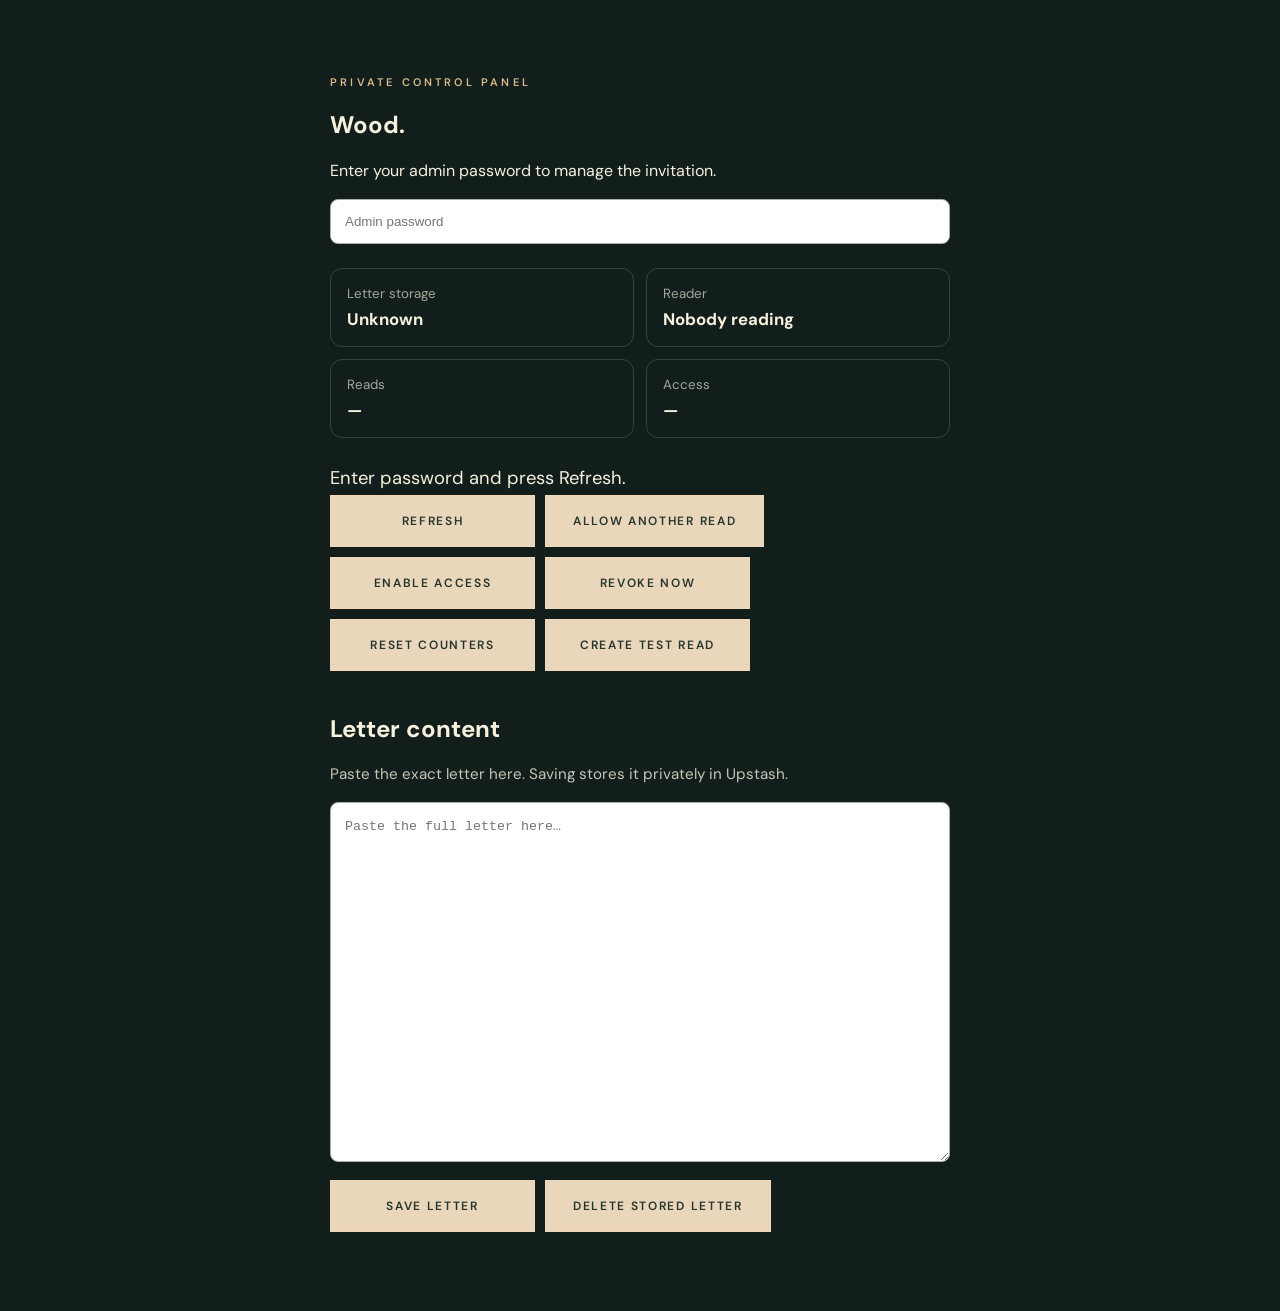
==== admin/index.html @ bd3e00a0 "Add Create test read control to admin dashboard" ====
<!doctype html><html><head><meta charset="utf-8"><meta name="viewport" content="width=device-width,initial-scale=1"><meta name="robots" content="noindex,nofollow,noarchive"><title>Wood · Control</title><link rel="stylesheet" href="/style.css"><style>body{margin:0}.grain,.glow{pointer-events:none}main{width:min(620px,calc(100% - 40px));max-width:620px;margin:0 auto;padding:0}.panel{padding:64px 0}.controls{display:flex;gap:10px;flex-wrap:wrap}.controls button{width:auto}.stat{font-size:1.15rem;line-height:1.8}.admin-input{position:relative;z-index:10;display:block;width:100%;box-sizing:border-box;padding:14px;margin:18px 0;border-radius:8px;border:1px solid #aaa;background:#fff;color:#111;pointer-events:auto;-webkit-user-select:text;user-select:text}textarea.admin-input{min-height:360px;resize:vertical;line-height:1.5}.letter-box{margin-top:42px}.meta{opacity:.8;font-size:.95rem}.overview{display:grid;grid-template-columns:repeat(2,minmax(0,1fr));gap:12px;margin:24px 0}.card{border:1px solid rgba(255,255,255,.16);border-radius:12px;padding:16px}.card small{display:block;opacity:.65;margin-bottom:6px}.card strong{font-size:1.05rem}@media(max-width:520px){.overview{grid-template-columns:1fr}}</style></head><body><main><section class="panel"><p class="eyebrow">private control panel</p><h1>Wood.</h1><p>Enter your admin password to manage the invitation.</p><input id="pw" class="admin-input" type="password" autocomplete="current-password" placeholder="Admin password"><div class="overview"><div class="card"><small>Letter storage</small><strong id="stored">Unknown</strong></div><div class="card"><small>Reader</small><strong id="reader">Nobody reading</strong></div><div class="card"><small>Reads</small><strong id="reads">—</strong></div><div class="card"><small>Access</small><strong id="access">—</strong></div></div><div id="status" class="stat">Enter password and press Refresh.</div><div class="controls"><button data-a="status">Refresh</button><button data-a="allow">Allow another read</button><button data-a="enable">Enable access</button><button data-a="revoke">Revoke now</button><button data-a="reset">Reset counters</button><button id="testRead">Create test read</button></div><div class="letter-box"><h2>Letter content</h2><p class="meta">Paste the exact letter here. Saving stores it privately in Upstash.</p><textarea id="letter" class="admin-input" placeholder="Paste the full letter here…"></textarea><div class="controls"><button id="saveLetter">Save letter</button><button id="deleteLetter">Delete stored letter</button></div><p id="letterMeta" class="meta"></p></div></section></main><script>const pw=document.querySelector('#pw'),box=document.querySelector('#status'),letter=document.querySelector('#letter'),letterMeta=document.querySelector('#letterMeta'),stored=document.querySelector('#stored'),reader=document.querySelector('#reader'),reads=document.querySelector('#reads'),access=document.querySelector('#access');async function go(action){box.textContent='Working…';const r=await fetch('/.netlify/functions/admin',{method:'POST',headers:{'Content-Type':'application/json'},cache:'no-store',credentials:'same-origin',body:JSON.stringify({action,password:pw.value||undefined})});const d=await r.json();if(!r.ok){box.textContent='Access denied or service unavailable.';return}pw.value='';pw.placeholder='Admin session active';const active=d.active&&Date.now()<d.active.expiresAt;stored.textContent=d.letterStored?'Stored · '+d.letterCharacters+' chars':'Not stored';reader.textContent=active?(d.active.ip||'IP unavailable'):'Nobody reading';reads.textContent=d.usedReads+' / '+d.allowedReads;access.textContent=d.revoked?'Revoked':active?'Active now':'Ready';letterMeta.textContent=d.letterStored?'Letter stored · '+d.letterCharacters+' characters':'No letter stored yet';box.innerHTML=active?'Reading started: '+new Date(d.active.startedAt).toLocaleString():'No active reading session.'+(active?'<br>Current reader IP: '+(d.active.ip||'unknown')+'<br>Current window ends: '+new Date(d.active.expiresAt).toLocaleString():'')+(d.lastReader?'<br>Last reader IP: '+d.lastReader.ip:'')+(d.blockedAttempts?'<br>Blocked competing attempts: '+d.blockedAttempts+(d.lastBlocked?' · last IP '+d.lastBlocked.ip:''):'')}document.querySelector('#testRead').addEventListener('click',async()=>{box.textContent='Creating test…';const r=await fetch('/.netlify/functions/admin',{method:'POST',credentials:'same-origin',headers:{'Content-Type':'application/json'},body:JSON.stringify({action:'testStart',password:pw.value||undefined})});const d=await r.json();if(r.ok){window.open(d.testUrl,'_blank','noopener');box.textContent='Test invitation created. It expires in 1 hour.'}else box.textContent='Could not create test.'});document.querySelectorAll('[data-a]').forEach(b=>b.addEventListener('click',()=>go(b.dataset.a)));document.querySelector('#deleteLetter').addEventListener('click',async()=>{if(!confirm('Permanently delete the stored letter from Upstash? The private invitation will stop working until a new letter is saved.'))return;if(!confirm('Are you sure? This cannot be undone from the dashboard.'))return;letterMeta.textContent='Deleting…';const r=await fetch('/.netlify/functions/admin',{method:'POST',headers:{'Content-Type':'application/json'},cache:'no-store',credentials:'same-origin',body:JSON.stringify({action:'deleteLetter',password:pw.value||undefined})});if(r.ok){letter.value='';letterMeta.textContent='No letter stored.'}else letterMeta.textContent='Could not delete letter.'});document.querySelector('#saveLetter').addEventListener('click',async()=>{if(!confirm('Save this letter to the private datastore?'))return;letterMeta.textContent='Saving…';const r=await fetch('/.netlify/functions/admin',{method:'POST',headers:{'Content-Type':'application/json'},cache:'no-store',credentials:'same-origin',body:JSON.stringify({action:'saveLetter',password:pw.value||undefined,letter:letter.value})});const d=await r.json();letterMeta.textContent=r.ok?'Letter stored · '+d.letterCharacters+' characters':'Could not save letter.'});pw.addEventListener('keydown',e=>{if(e.key==='Enter')go('status')});</script></body></html>
---- style.css ----
@import url('https://fonts.googleapis.com/css2?family=DM+Sans:wght@400;500;600;700&family=DM+Serif+Display:ital@0;1&display=swap');:root{color-scheme:dark;--cream:#f7f0dd;--muted:#c5c4b2;--gold:#d9b987}*{box-sizing:border-box}html{scroll-behavior:smooth}body{margin:0;background:#111e1c;color:var(--cream);font-family:'DM Sans',sans-serif;min-height:100vh}.grain{position:fixed;inset:0;z-index:10;pointer-events:none;opacity:.12;background-image:url("data:image/svg+xml,%3Csvg viewBox='0 0 180 180' xmlns='http://www.w3.org/2000/svg'%3E%3Cfilter id='n'%3E%3CfeTurbulence type='fractalNoise' baseFrequency='.8' numOctaves='3' stitchTiles='stitch'/%3E%3C/filter%3E%3Crect width='100%25' height='100%25' filter='url(%23n)' opacity='.25'/%3E%3C/svg%3E")}.glow{position:fixed;inset:0;pointer-events:none;background:radial-gradient(ellipse at 50% 13%,#315147 0%,transparent 52%),radial-gradient(ellipse at 15% 90%,#28362f 0%,transparent 53%)}main{position:relative;z-index:1}.entry,.ended{min-height:100svh;max-width:680px;margin:auto;padding:clamp(36px,7vh,80px) 25px 55px;text-align:center;display:flex;align-items:center;justify-content:center;flex-direction:column}.eyebrow{font-size:11px;letter-spacing:.29em;text-transform:uppercase;color:var(--gold);font-weight:600}.entry h1,.ended h2{font:normal clamp(43px,7vw,73px)/1.08 'DM Serif Display',Georgia,serif;letter-spacing:-.025em;margin:20px 0}.entry h1 em,.ended h2 em{font-weight:400;color:#dfcaa9}.intro{max-width:370px;line-height:1.85;color:#e0dece;font-size:15px;margin:8px auto 30px}.flower{position:relative;width:110px;height:120px;margin:5px auto 18px;filter:drop-shadow(0 12px 26px #080e0c55);animation:float 7s ease-in-out infinite}.flower i{position:absolute;left:41px;top:10px;width:30px;height:70px;border-radius:80% 15% 75% 20%;transform-origin:50% 78%;background:linear-gradient(130deg,#f1d2bf,#b97d78 75%,#805c61);box-shadow:inset 1px 1px 5px #fff4}.flower i:nth-child(1){transform:rotate(-50deg)}.flower i:nth-child(2){transform:rotate(20deg)}.flower i:nth-child(3){transform:rotate(90deg)}.flower i:nth-child(4){transform:rotate(160deg)}.flower em{position:absolute;left:51px;top:51px;background:#e9c79a;width:13px;height:13px;border-radius:50%;box-shadow:0 0 9px #f4d29f70}.notice{text-align:left;display:flex;gap:17px;border:1px solid #bca17d51;background:#f2e3c90b;padding:23px;border-radius:4px;max-width:505px;margin:8px auto 28px}.notice-icon{font-size:25px;color:var(--gold)}.notice strong{font:normal 24px 'DM Serif Display',serif}.notice p{font-size:14px;line-height:1.75;color:#ded8c9;margin:10px 0}.notice small{display:block;font-size:11px;color:#9ea89f;line-height:1.6}button{border:1px solid #efd7b8;background:#ead7bb;color:#24352d;padding:17px 27px;min-width:205px;font:600 12px 'DM Sans';text-transform:uppercase;letter-spacing:.14em;cursor:pointer;transition:transform .2s,background .2s}button:hover{background:#fff0d8;transform:translateY(-2px)}button span{margin-left:15px}.micro{font-size:11px;color:#a7b4a8;margin-top:19px}.reading{max-width:100%;padding:0 24px}.reading header{max-width:800px;margin:auto;display:flex;justify-content:space-between;align-items:center;border-bottom:1px solid #ddceb32a;padding:22px 0;color:#b5bcae;letter-spacing:.13em;text-transform:uppercase;font-size:10px}.clock{font-variant-numeric:tabular-nums;letter-spacing:.05em;color:#dec69e}.clock-dot{display:inline-block;background:#e0bd87;width:6px;height:6px;border-radius:50%;margin-right:7px;box-shadow:0 0 9px #f2d0a399}.hero{text-align:center;margin:85px auto 85px}.petal{font-size:43px;color:#e3b5a3;display:block;margin-bottom:27px}.hero h2{font:normal clamp(74px,13vw,128px) 'DM Serif Display',serif;letter-spacing:-.06em;margin:5px 0;color:#f2dfc9}.subtitle{font:italic 19px 'DM Serif Display',serif;color:#c5b39d}.reading article{max-width:650px;margin:auto;font:normal clamp(17px,2.4vw,20px)/2.05 Georgia,'Times New Roman',serif;color:#f0e9dc}.reading article p{margin:0 0 1.4em}.reading article p:first-child{font-style:italic;color:#edd2ba}.reading footer{text-align:center;border-top:1px solid #ddceb32a;margin:95px auto 0;max-width:650px;padding:55px 0 85px;color:#aeb7a7;font:italic 16px 'DM Serif Display',serif}.fine-flower{font-size:35px;color:#d5a78d;margin-bottom:18px}.ended h2{font-size:clamp(53px,8vw,82px)}.ended>p:not(.eyebrow){line-height:1.8;color:#c9d0c3}.ending-flower{font-size:75px;color:#d2a998;animation:float 8s ease-in-out infinite}.last{font:italic 20px 'DM Serif Display',serif;color:#e9cfb4!important;margin-top:25px}[hidden]{display:none!important}@keyframes float{50%{transform:translateY(-9px) rotate(2deg)}}@media(max-width:520px){.entry,.ended{padding:42px 22px}.notice{padding:19px}.hero{margin:60px 0}.reading{padding:0 21px}.reading article{line-height:1.93}.reading header{padding:18px 0}}@media(prefers-reduced-motion:reduce){*,*:before,*:after{animation:none!important;scroll-behavior:auto!important}}
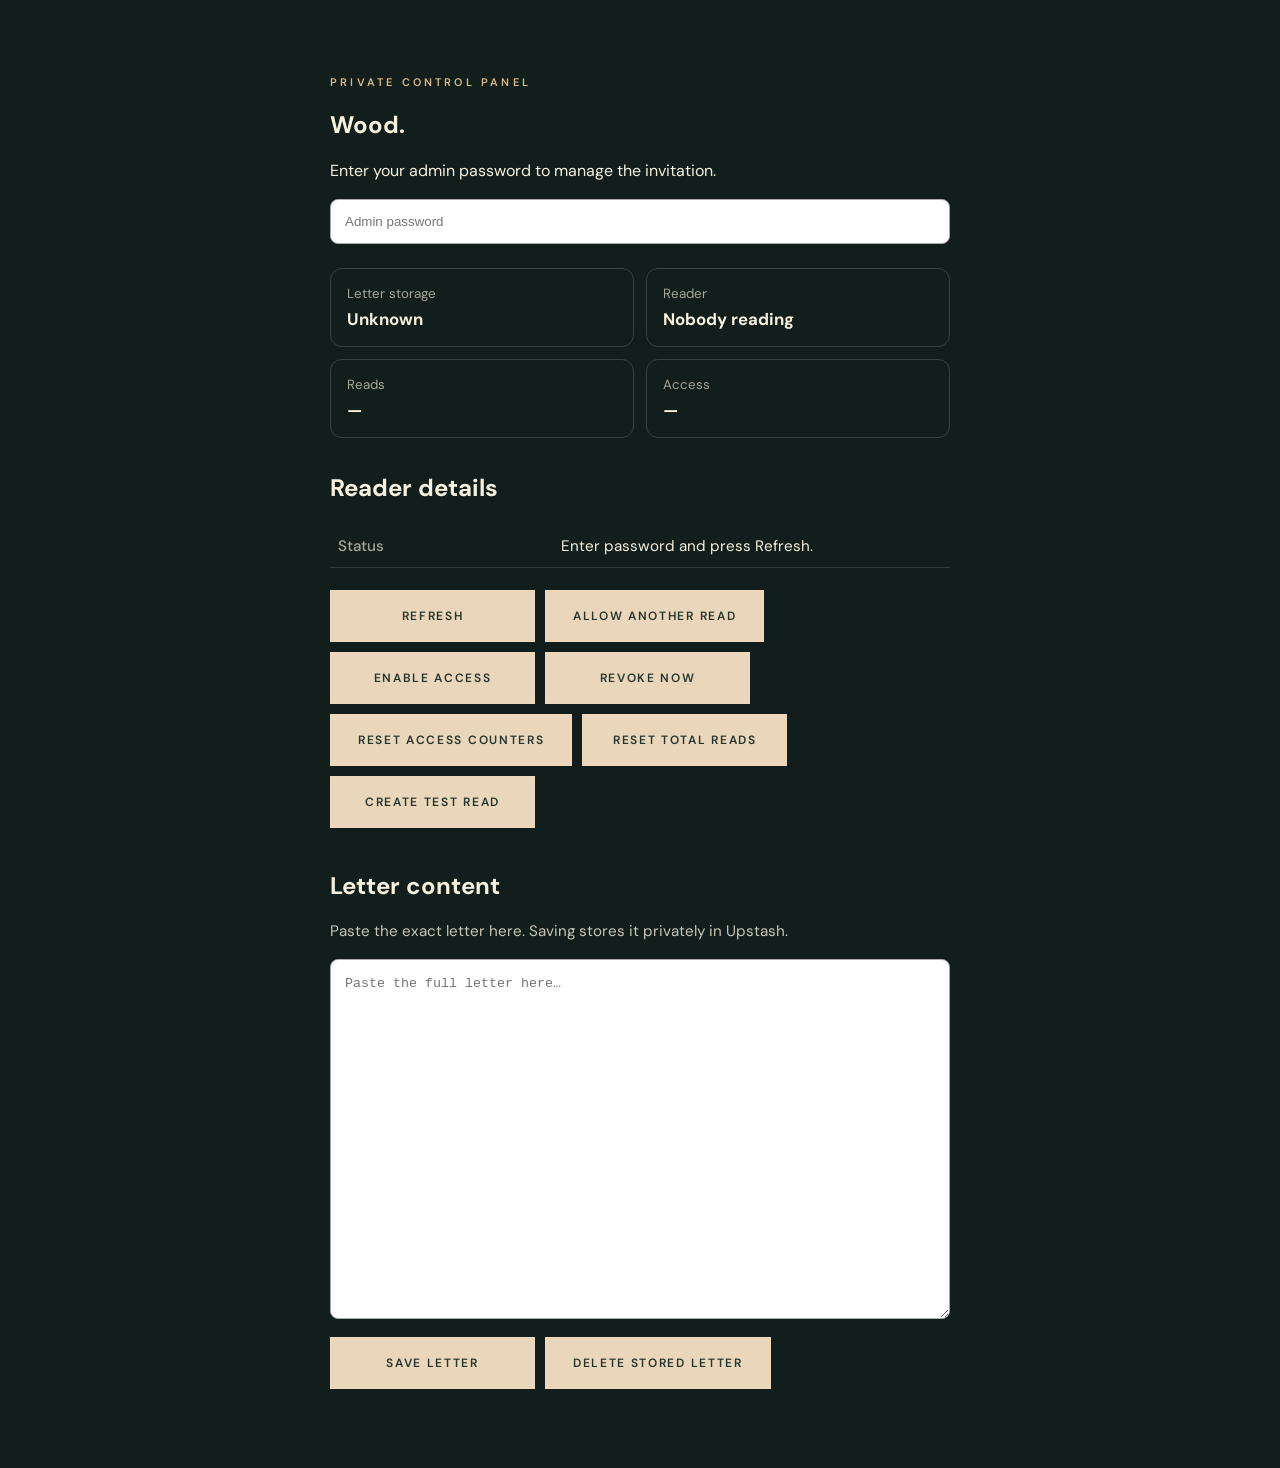
==== commit 75e5d4b3: "Add reader details table and lifetime read controls" ====
--- a/admin/index.html
+++ b/admin/index.html
@@ -1 +1 @@
-<!doctype html><html><head><meta charset="utf-8"><meta name="viewport" content="width=device-width,initial-scale=1"><meta name="robots" content="noindex,nofollow,noarchive"><title>Wood · Control</title><link rel="stylesheet" href="/style.css"><style>body{margin:0}.grain,.glow{pointer-events:none}main{width:min(620px,calc(100% - 40px));max-width:620px;margin:0 auto;padding:0}.panel{padding:64px 0}.controls{display:flex;gap:10px;flex-wrap:wrap}.controls button{width:auto}.stat{font-size:1.15rem;line-height:1.8}.admin-input{position:relative;z-index:10;display:block;width:100%;box-sizing:border-box;padding:14px;margin:18px 0;border-radius:8px;border:1px solid #aaa;background:#fff;color:#111;pointer-events:auto;-webkit-user-select:text;user-select:text}textarea.admin-input{min-height:360px;resize:vertical;line-height:1.5}.letter-box{margin-top:42px}.meta{opacity:.8;font-size:.95rem}.overview{display:grid;grid-template-columns:repeat(2,minmax(0,1fr));gap:12px;margin:24px 0}.card{border:1px solid rgba(255,255,255,.16);border-radius:12px;padding:16px}.card small{display:block;opacity:.65;margin-bottom:6px}.card strong{font-size:1.05rem}@media(max-width:520px){.overview{grid-template-columns:1fr}}</style></head><body><main><section class="panel"><p class="eyebrow">private control panel</p><h1>Wood.</h1><p>Enter your admin password to manage the invitation.</p><input id="pw" class="admin-input" type="password" autocomplete="current-password" placeholder="Admin password"><div class="overview"><div class="card"><small>Letter storage</small><strong id="stored">Unknown</strong></div><div class="card"><small>Reader</small><strong id="reader">Nobody reading</strong></div><div class="card"><small>Reads</small><strong id="reads">—</strong></div><div class="card"><small>Access</small><strong id="access">—</strong></div></div><div id="status" class="stat">Enter password and press Refresh.</div><div class="controls"><button data-a="status">Refresh</button><button data-a="allow">Allow another read</button><button data-a="enable">Enable access</button><button data-a="revoke">Revoke now</button><button data-a="reset">Reset counters</button><button id="testRead">Create test read</button></div><div class="letter-box"><h2>Letter content</h2><p class="meta">Paste the exact letter here. Saving stores it privately in Upstash.</p><textarea id="letter" class="admin-input" placeholder="Paste the full letter here…"></textarea><div class="controls"><button id="saveLetter">Save letter</button><button id="deleteLetter">Delete stored letter</button></div><p id="letterMeta" class="meta"></p></div></section></main><script>const pw=document.querySelector('#pw'),box=document.querySelector('#status'),letter=document.querySelector('#letter'),letterMeta=document.querySelector('#letterMeta'),stored=document.querySelector('#stored'),reader=document.querySelector('#reader'),reads=document.querySelector('#reads'),access=document.querySelector('#access');async function go(action){box.textContent='Working…';const r=await fetch('/.netlify/functions/admin',{method:'POST',headers:{'Content-Type':'application/json'},cache:'no-store',credentials:'same-origin',body:JSON.stringify({action,password:pw.value||undefined})});const d=await r.json();if(!r.ok){box.textContent='Access denied or service unavailable.';return}pw.value='';pw.placeholder='Admin session active';const active=d.active&&Date.now()<d.active.expiresAt;stored.textContent=d.letterStored?'Stored · '+d.letterCharacters+' chars':'Not stored';reader.textContent=active?(d.active.ip||'IP unavailable'):'Nobody reading';reads.textContent=d.usedReads+' / '+d.allowedReads;access.textContent=d.revoked?'Revoked':active?'Active now':'Ready';letterMeta.textContent=d.letterStored?'Letter stored · '+d.letterCharacters+' characters':'No letter stored yet';box.innerHTML=active?'Reading started: '+new Date(d.active.startedAt).toLocaleString():'No active reading session.'+(active?'<br>Current reader IP: '+(d.active.ip||'unknown')+'<br>Current window ends: '+new Date(d.active.expiresAt).toLocaleString():'')+(d.lastReader?'<br>Last reader IP: '+d.lastReader.ip:'')+(d.blockedAttempts?'<br>Blocked competing attempts: '+d.blockedAttempts+(d.lastBlocked?' · last IP '+d.lastBlocked.ip:''):'')}document.querySelector('#testRead').addEventListener('click',async()=>{box.textContent='Creating test…';const r=await fetch('/.netlify/functions/admin',{method:'POST',credentials:'same-origin',headers:{'Content-Type':'application/json'},body:JSON.stringify({action:'testStart',password:pw.value||undefined})});const d=await r.json();if(r.ok){window.open(d.testUrl,'_blank','noopener');box.textContent='Test invitation created. It expires in 1 hour.'}else box.textContent='Could not create test.'});document.querySelectorAll('[data-a]').forEach(b=>b.addEventListener('click',()=>go(b.dataset.a)));document.querySelector('#deleteLetter').addEventListener('click',async()=>{if(!confirm('Permanently delete the stored letter from Upstash? The private invitation will stop working until a new letter is saved.'))return;if(!confirm('Are you sure? This cannot be undone from the dashboard.'))return;letterMeta.textContent='Deleting…';const r=await fetch('/.netlify/functions/admin',{method:'POST',headers:{'Content-Type':'application/json'},cache:'no-store',credentials:'same-origin',body:JSON.stringify({action:'deleteLetter',password:pw.value||undefined})});if(r.ok){letter.value='';letterMeta.textContent='No letter stored.'}else letterMeta.textContent='Could not delete letter.'});document.querySelector('#saveLetter').addEventListener('click',async()=>{if(!confirm('Save this letter to the private datastore?'))return;letterMeta.textContent='Saving…';const r=await fetch('/.netlify/functions/admin',{method:'POST',headers:{'Content-Type':'application/json'},cache:'no-store',credentials:'same-origin',body:JSON.stringify({action:'saveLetter',password:pw.value||undefined,letter:letter.value})});const d=await r.json();letterMeta.textContent=r.ok?'Letter stored · '+d.letterCharacters+' characters':'Could not save letter.'});pw.addEventListener('keydown',e=>{if(e.key==='Enter')go('status')});</script></body></html>+<!doctype html><html><head><meta charset="utf-8"><meta name="viewport" content="width=device-width,initial-scale=1"><meta name="robots" content="noindex,nofollow,noarchive"><title>Wood · Control</title><link rel="stylesheet" href="/style.css"><style>body{margin:0}.grain,.glow{pointer-events:none}main{width:min(620px,calc(100% - 40px));max-width:620px;margin:0 auto;padding:0}.panel{padding:64px 0}.controls{display:flex;gap:10px;flex-wrap:wrap}.controls button{width:auto}.stat{font-size:1.15rem;line-height:1.8}.admin-input{position:relative;z-index:10;display:block;width:100%;box-sizing:border-box;padding:14px;margin:18px 0;border-radius:8px;border:1px solid #aaa;background:#fff;color:#111;pointer-events:auto;-webkit-user-select:text;user-select:text}textarea.admin-input{min-height:360px;resize:vertical;line-height:1.5}.letter-box{margin-top:42px}.meta{opacity:.8;font-size:.95rem}.overview{display:grid;grid-template-columns:repeat(2,minmax(0,1fr));gap:12px;margin:24px 0}.card{border:1px solid rgba(255,255,255,.16);border-radius:12px;padding:16px}.card small{display:block;opacity:.65;margin-bottom:6px}.card strong{font-size:1.05rem}.details{width:100%;border-collapse:collapse;margin:22px 0;font-size:.95rem}.details th,.details td{padding:11px 8px;border-bottom:1px solid rgba(255,255,255,.12);text-align:left;vertical-align:top}.details th{width:36%;opacity:.65;font-weight:500}.details td{word-break:break-word}.section-title{margin-top:34px}@media(max-width:520px){.overview{grid-template-columns:1fr}}</style></head><body><main><section class="panel"><p class="eyebrow">private control panel</p><h1>Wood.</h1><p>Enter your admin password to manage the invitation.</p><input id="pw" class="admin-input" type="password" autocomplete="current-password" placeholder="Admin password"><div class="overview"><div class="card"><small>Letter storage</small><strong id="stored">Unknown</strong></div><div class="card"><small>Reader</small><strong id="reader">Nobody reading</strong></div><div class="card"><small>Reads</small><strong id="reads">—</strong></div><div class="card"><small>Access</small><strong id="access">—</strong></div></div><h2 class="section-title">Reader details</h2><table class="details"><tbody id="readerDetails"><tr><th>Status</th><td>Enter password and press Refresh.</td></tr></tbody></table><div id="status" class="stat"></div><div class="controls"><button data-a="status">Refresh</button><button data-a="allow">Allow another read</button><button data-a="enable">Enable access</button><button data-a="revoke">Revoke now</button><button data-a="reset">Reset access counters</button><button data-a="resetTotal">Reset total reads</button><button id="testRead">Create test read</button></div><div class="letter-box"><h2>Letter content</h2><p class="meta">Paste the exact letter here. Saving stores it privately in Upstash.</p><textarea id="letter" class="admin-input" placeholder="Paste the full letter here…"></textarea><div class="controls"><button id="saveLetter">Save letter</button><button id="deleteLetter">Delete stored letter</button></div><p id="letterMeta" class="meta"></p></div></section></main><script>const pw=document.querySelector('#pw'),box=document.querySelector('#status'),letter=document.querySelector('#letter'),letterMeta=document.querySelector('#letterMeta'),stored=document.querySelector('#stored'),reader=document.querySelector('#reader'),reads=document.querySelector('#reads'),access=document.querySelector('#access');async function go(action){box.textContent='Working…';const r=await fetch('/.netlify/functions/admin',{method:'POST',headers:{'Content-Type':'application/json'},cache:'no-store',credentials:'same-origin',body:JSON.stringify({action,password:pw.value||undefined})});const d=await r.json();if(!r.ok){box.textContent='Access denied or service unavailable.';return}pw.value='';pw.placeholder='Admin session active';const active=d.active&&Date.now()<d.active.expiresAt;stored.textContent=d.letterStored?'Stored · '+d.letterCharacters+' chars':'Not stored';reader.textContent=active?(d.active.ip||'IP unavailable'):'Nobody reading';reads.textContent=d.usedReads+' / '+d.allowedReads+' · total '+(d.totalReads??0);access.textContent=d.revoked?'Revoked':active?'Active now':'Ready';letterMeta.textContent=d.letterStored?'Letter stored · '+d.letterCharacters+' characters':'No letter stored yet';const m=active&&d.active.meta?d.active.meta:null,rd=document.querySelector('#readerDetails');const row=(a,b)=>'<tr><th>'+a+'</th><td>'+b+'</td></tr>';rd.innerHTML=row('Status',active?'Reading now':'Nobody reading')+row('Current IP',active?(d.active.ip||'unknown'):'—')+row('Opened',active?new Date(d.active.startedAt).toLocaleString():'—')+row('Expires',active?new Date(d.active.expiresAt).toLocaleString():'—')+row('Platform',m?.platform||'—')+row('Language',m?.language||'—')+row('Screen',m?.screen||'—')+row('Touch points',m?.touch??'—')+row('Browser / user agent',m?.userAgent||'—')+row('Last reader IP',d.lastReader?.ip||'—')+row('Blocked attempts',d.blockedAttempts||0)+row('Total production reads',d.totalReads??0);const device=m?('<br>Browser/device: '+(m.userAgent||'unknown')+'<br>Platform: '+(m.platform||'unknown')+'<br>Language: '+(m.language||'unknown')+'<br>Screen: '+(m.screen||'unknown')+'<br>Touch points: '+(m.touch??'unknown')):'';box.innerHTML=active?'Reading started: '+new Date(d.active.startedAt).toLocaleString()+'<br>Current reader IP: '+(d.active.ip||'unknown')+'<br>Current window ends: '+new Date(d.active.expiresAt).toLocaleString()+device:'No active reading session.'+(active?'<br>Current reader IP: '+(d.active.ip||'unknown')+'<br>Current window ends: '+new Date(d.active.expiresAt).toLocaleString():'')+(d.lastReader?'<br>Last reader IP: '+d.lastReader.ip:'')+(d.blockedAttempts?'<br>Blocked competing attempts: '+d.blockedAttempts+(d.lastBlocked?' · last IP '+d.lastBlocked.ip:''):'')}document.querySelector('#testRead').addEventListener('click',async()=>{box.textContent='Creating test…';const r=await fetch('/.netlify/functions/admin',{method:'POST',credentials:'same-origin',headers:{'Content-Type':'application/json'},body:JSON.stringify({action:'testStart',password:pw.value||undefined})});const d=await r.json();if(r.ok){window.open(d.testUrl,'_blank','noopener');box.textContent='Test invitation created. It expires in 1 hour.'}else box.textContent='Could not create test.'});document.querySelectorAll('[data-a]').forEach(b=>b.addEventListener('click',()=>go(b.dataset.a)));document.querySelector('#deleteLetter').addEventListener('click',async()=>{if(!confirm('Permanently delete the stored letter from Upstash? The private invitation will stop working until a new letter is saved.'))return;if(!confirm('Are you sure? This cannot be undone from the dashboard.'))return;letterMeta.textContent='Deleting…';const r=await fetch('/.netlify/functions/admin',{method:'POST',headers:{'Content-Type':'application/json'},cache:'no-store',credentials:'same-origin',body:JSON.stringify({action:'deleteLetter',password:pw.value||undefined})});if(r.ok){letter.value='';letterMeta.textContent='No letter stored.'}else letterMeta.textContent='Could not delete letter.'});document.querySelector('#saveLetter').addEventListener('click',async()=>{if(!confirm('Save this letter to the private datastore?'))return;letterMeta.textContent='Saving…';const r=await fetch('/.netlify/functions/admin',{method:'POST',headers:{'Content-Type':'application/json'},cache:'no-store',credentials:'same-origin',body:JSON.stringify({action:'saveLetter',password:pw.value||undefined,letter:letter.value})});const d=await r.json();letterMeta.textContent=r.ok?'Letter stored · '+d.letterCharacters+' characters':'Could not save letter.'});pw.addEventListener('keydown',e=>{if(e.key==='Enter')go('status')});</script></body></html>
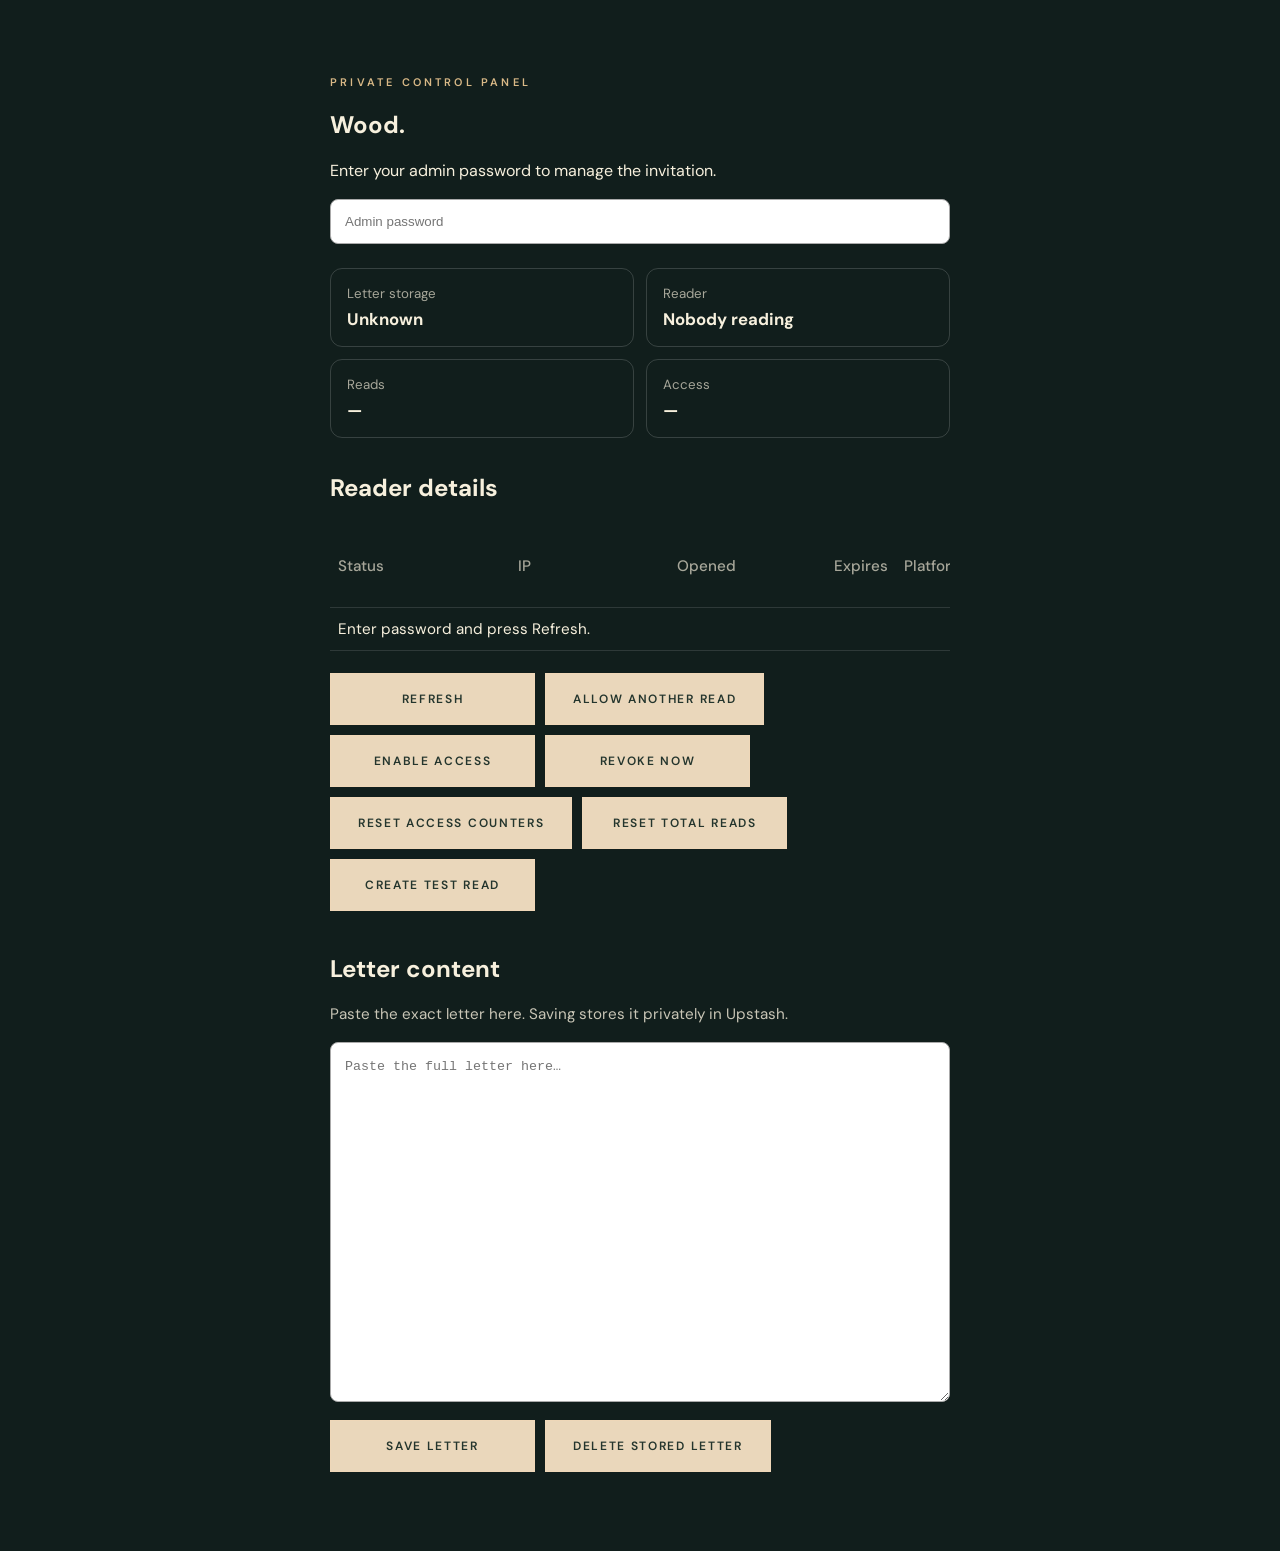
==== commit d0f1772d: "Use horizontal reader stats table without duplicate details" ====
--- a/admin/index.html
+++ b/admin/index.html
@@ -1 +1 @@
-<!doctype html><html><head><meta charset="utf-8"><meta name="viewport" content="width=device-width,initial-scale=1"><meta name="robots" content="noindex,nofollow,noarchive"><title>Wood · Control</title><link rel="stylesheet" href="/style.css"><style>body{margin:0}.grain,.glow{pointer-events:none}main{width:min(620px,calc(100% - 40px));max-width:620px;margin:0 auto;padding:0}.panel{padding:64px 0}.controls{display:flex;gap:10px;flex-wrap:wrap}.controls button{width:auto}.stat{font-size:1.15rem;line-height:1.8}.admin-input{position:relative;z-index:10;display:block;width:100%;box-sizing:border-box;padding:14px;margin:18px 0;border-radius:8px;border:1px solid #aaa;background:#fff;color:#111;pointer-events:auto;-webkit-user-select:text;user-select:text}textarea.admin-input{min-height:360px;resize:vertical;line-height:1.5}.letter-box{margin-top:42px}.meta{opacity:.8;font-size:.95rem}.overview{display:grid;grid-template-columns:repeat(2,minmax(0,1fr));gap:12px;margin:24px 0}.card{border:1px solid rgba(255,255,255,.16);border-radius:12px;padding:16px}.card small{display:block;opacity:.65;margin-bottom:6px}.card strong{font-size:1.05rem}.details{width:100%;border-collapse:collapse;margin:22px 0;font-size:.95rem}.details th,.details td{padding:11px 8px;border-bottom:1px solid rgba(255,255,255,.12);text-align:left;vertical-align:top}.details th{width:36%;opacity:.65;font-weight:500}.details td{word-break:break-word}.section-title{margin-top:34px}@media(max-width:520px){.overview{grid-template-columns:1fr}}</style></head><body><main><section class="panel"><p class="eyebrow">private control panel</p><h1>Wood.</h1><p>Enter your admin password to manage the invitation.</p><input id="pw" class="admin-input" type="password" autocomplete="current-password" placeholder="Admin password"><div class="overview"><div class="card"><small>Letter storage</small><strong id="stored">Unknown</strong></div><div class="card"><small>Reader</small><strong id="reader">Nobody reading</strong></div><div class="card"><small>Reads</small><strong id="reads">—</strong></div><div class="card"><small>Access</small><strong id="access">—</strong></div></div><h2 class="section-title">Reader details</h2><table class="details"><tbody id="readerDetails"><tr><th>Status</th><td>Enter password and press Refresh.</td></tr></tbody></table><div id="status" class="stat"></div><div class="controls"><button data-a="status">Refresh</button><button data-a="allow">Allow another read</button><button data-a="enable">Enable access</button><button data-a="revoke">Revoke now</button><button data-a="reset">Reset access counters</button><button data-a="resetTotal">Reset total reads</button><button id="testRead">Create test read</button></div><div class="letter-box"><h2>Letter content</h2><p class="meta">Paste the exact letter here. Saving stores it privately in Upstash.</p><textarea id="letter" class="admin-input" placeholder="Paste the full letter here…"></textarea><div class="controls"><button id="saveLetter">Save letter</button><button id="deleteLetter">Delete stored letter</button></div><p id="letterMeta" class="meta"></p></div></section></main><script>const pw=document.querySelector('#pw'),box=document.querySelector('#status'),letter=document.querySelector('#letter'),letterMeta=document.querySelector('#letterMeta'),stored=document.querySelector('#stored'),reader=document.querySelector('#reader'),reads=document.querySelector('#reads'),access=document.querySelector('#access');async function go(action){box.textContent='Working…';const r=await fetch('/.netlify/functions/admin',{method:'POST',headers:{'Content-Type':'application/json'},cache:'no-store',credentials:'same-origin',body:JSON.stringify({action,password:pw.value||undefined})});const d=await r.json();if(!r.ok){box.textContent='Access denied or service unavailable.';return}pw.value='';pw.placeholder='Admin session active';const active=d.active&&Date.now()<d.active.expiresAt;stored.textContent=d.letterStored?'Stored · '+d.letterCharacters+' chars':'Not stored';reader.textContent=active?(d.active.ip||'IP unavailable'):'Nobody reading';reads.textContent=d.usedReads+' / '+d.allowedReads+' · total '+(d.totalReads??0);access.textContent=d.revoked?'Revoked':active?'Active now':'Ready';letterMeta.textContent=d.letterStored?'Letter stored · '+d.letterCharacters+' characters':'No letter stored yet';const m=active&&d.active.meta?d.active.meta:null,rd=document.querySelector('#readerDetails');const row=(a,b)=>'<tr><th>'+a+'</th><td>'+b+'</td></tr>';rd.innerHTML=row('Status',active?'Reading now':'Nobody reading')+row('Current IP',active?(d.active.ip||'unknown'):'—')+row('Opened',active?new Date(d.active.startedAt).toLocaleString():'—')+row('Expires',active?new Date(d.active.expiresAt).toLocaleString():'—')+row('Platform',m?.platform||'—')+row('Language',m?.language||'—')+row('Screen',m?.screen||'—')+row('Touch points',m?.touch??'—')+row('Browser / user agent',m?.userAgent||'—')+row('Last reader IP',d.lastReader?.ip||'—')+row('Blocked attempts',d.blockedAttempts||0)+row('Total production reads',d.totalReads??0);const device=m?('<br>Browser/device: '+(m.userAgent||'unknown')+'<br>Platform: '+(m.platform||'unknown')+'<br>Language: '+(m.language||'unknown')+'<br>Screen: '+(m.screen||'unknown')+'<br>Touch points: '+(m.touch??'unknown')):'';box.innerHTML=active?'Reading started: '+new Date(d.active.startedAt).toLocaleString()+'<br>Current reader IP: '+(d.active.ip||'unknown')+'<br>Current window ends: '+new Date(d.active.expiresAt).toLocaleString()+device:'No active reading session.'+(active?'<br>Current reader IP: '+(d.active.ip||'unknown')+'<br>Current window ends: '+new Date(d.active.expiresAt).toLocaleString():'')+(d.lastReader?'<br>Last reader IP: '+d.lastReader.ip:'')+(d.blockedAttempts?'<br>Blocked competing attempts: '+d.blockedAttempts+(d.lastBlocked?' · last IP '+d.lastBlocked.ip:''):'')}document.querySelector('#testRead').addEventListener('click',async()=>{box.textContent='Creating test…';const r=await fetch('/.netlify/functions/admin',{method:'POST',credentials:'same-origin',headers:{'Content-Type':'application/json'},body:JSON.stringify({action:'testStart',password:pw.value||undefined})});const d=await r.json();if(r.ok){window.open(d.testUrl,'_blank','noopener');box.textContent='Test invitation created. It expires in 1 hour.'}else box.textContent='Could not create test.'});document.querySelectorAll('[data-a]').forEach(b=>b.addEventListener('click',()=>go(b.dataset.a)));document.querySelector('#deleteLetter').addEventListener('click',async()=>{if(!confirm('Permanently delete the stored letter from Upstash? The private invitation will stop working until a new letter is saved.'))return;if(!confirm('Are you sure? This cannot be undone from the dashboard.'))return;letterMeta.textContent='Deleting…';const r=await fetch('/.netlify/functions/admin',{method:'POST',headers:{'Content-Type':'application/json'},cache:'no-store',credentials:'same-origin',body:JSON.stringify({action:'deleteLetter',password:pw.value||undefined})});if(r.ok){letter.value='';letterMeta.textContent='No letter stored.'}else letterMeta.textContent='Could not delete letter.'});document.querySelector('#saveLetter').addEventListener('click',async()=>{if(!confirm('Save this letter to the private datastore?'))return;letterMeta.textContent='Saving…';const r=await fetch('/.netlify/functions/admin',{method:'POST',headers:{'Content-Type':'application/json'},cache:'no-store',credentials:'same-origin',body:JSON.stringify({action:'saveLetter',password:pw.value||undefined,letter:letter.value})});const d=await r.json();letterMeta.textContent=r.ok?'Letter stored · '+d.letterCharacters+' characters':'Could not save letter.'});pw.addEventListener('keydown',e=>{if(e.key==='Enter')go('status')});</script></body></html>+<!doctype html><html><head><meta charset="utf-8"><meta name="viewport" content="width=device-width,initial-scale=1"><meta name="robots" content="noindex,nofollow,noarchive"><title>Wood · Control</title><link rel="stylesheet" href="/style.css"><style>body{margin:0}.grain,.glow{pointer-events:none}main{width:min(620px,calc(100% - 40px));max-width:620px;margin:0 auto;padding:0}.panel{padding:64px 0}.controls{display:flex;gap:10px;flex-wrap:wrap}.controls button{width:auto}.stat{font-size:1.15rem;line-height:1.8}.admin-input{position:relative;z-index:10;display:block;width:100%;box-sizing:border-box;padding:14px;margin:18px 0;border-radius:8px;border:1px solid #aaa;background:#fff;color:#111;pointer-events:auto;-webkit-user-select:text;user-select:text}textarea.admin-input{min-height:360px;resize:vertical;line-height:1.5}.letter-box{margin-top:42px}.meta{opacity:.8;font-size:.95rem}.overview{display:grid;grid-template-columns:repeat(2,minmax(0,1fr));gap:12px;margin:24px 0}.card{border:1px solid rgba(255,255,255,.16);border-radius:12px;padding:16px}.card small{display:block;opacity:.65;margin-bottom:6px}.card strong{font-size:1.05rem}.details{width:100%;border-collapse:collapse;margin:22px 0;font-size:.95rem}.details th,.details td{padding:11px 8px;border-bottom:1px solid rgba(255,255,255,.12);text-align:left;vertical-align:top}.details th{width:36%;opacity:.65;font-weight:500}.details td{word-break:break-word}.section-title{margin-top:34px}@media(max-width:520px){.overview{grid-template-columns:1fr}}</style></head><body><main><section class="panel"><p class="eyebrow">private control panel</p><h1>Wood.</h1><p>Enter your admin password to manage the invitation.</p><input id="pw" class="admin-input" type="password" autocomplete="current-password" placeholder="Admin password"><div class="overview"><div class="card"><small>Letter storage</small><strong id="stored">Unknown</strong></div><div class="card"><small>Reader</small><strong id="reader">Nobody reading</strong></div><div class="card"><small>Reads</small><strong id="reads">—</strong></div><div class="card"><small>Access</small><strong id="access">—</strong></div></div><h2 class="section-title">Reader details</h2><div style="overflow-x:auto"><table class="details" style="min-width:1100px"><thead><tr><th>Status</th><th>IP</th><th>Opened</th><th>Expires</th><th>Platform</th><th>Language</th><th>Screen</th><th>Touch</th><th>Browser</th><th>Last IP</th><th>Blocked</th><th>Total</th></tr></thead><tbody id="readerDetails"><tr><td colspan="12">Enter password and press Refresh.</td></tr></tbody></table></div><div id="status" class="stat"></div><div class="controls"><button data-a="status">Refresh</button><button data-a="allow">Allow another read</button><button data-a="enable">Enable access</button><button data-a="revoke">Revoke now</button><button data-a="reset">Reset access counters</button><button data-a="resetTotal">Reset total reads</button><button id="testRead">Create test read</button></div><div class="letter-box"><h2>Letter content</h2><p class="meta">Paste the exact letter here. Saving stores it privately in Upstash.</p><textarea id="letter" class="admin-input" placeholder="Paste the full letter here…"></textarea><div class="controls"><button id="saveLetter">Save letter</button><button id="deleteLetter">Delete stored letter</button></div><p id="letterMeta" class="meta"></p></div></section></main><script>const pw=document.querySelector('#pw'),box=document.querySelector('#status'),letter=document.querySelector('#letter'),letterMeta=document.querySelector('#letterMeta'),stored=document.querySelector('#stored'),reader=document.querySelector('#reader'),reads=document.querySelector('#reads'),access=document.querySelector('#access');async function go(action){box.textContent='Working…';const r=await fetch('/.netlify/functions/admin',{method:'POST',headers:{'Content-Type':'application/json'},cache:'no-store',credentials:'same-origin',body:JSON.stringify({action,password:pw.value||undefined})});const d=await r.json();if(!r.ok){box.textContent='Access denied or service unavailable.';return}pw.value='';pw.placeholder='Admin session active';const active=d.active&&Date.now()<d.active.expiresAt;stored.textContent=d.letterStored?'Stored · '+d.letterCharacters+' chars':'Not stored';reader.textContent=active?(d.active.ip||'IP unavailable'):'Nobody reading';reads.textContent=d.usedReads+' / '+d.allowedReads+' · total '+(d.totalReads??0);access.textContent=d.revoked?'Revoked':active?'Active now':'Ready';letterMeta.textContent=d.letterStored?'Letter stored · '+d.letterCharacters+' characters':'No letter stored yet';const m=active&&d.active.meta?d.active.meta:null,rd=document.querySelector('#readerDetails');rd.innerHTML='<tr><td>'+(active?'Reading now':'Nobody reading')+'</td><td>'+(active?(d.active.ip||'unknown'):'—')+'</td><td>'+(active?new Date(d.active.startedAt).toLocaleString():'—')+'</td><td>'+(active?new Date(d.active.expiresAt).toLocaleString():'—')+'</td><td>'+(m?.platform||'—')+'</td><td>'+(m?.language||'—')+'</td><td>'+(m?.screen||'—')+'</td><td>'+(m?.touch??'—')+'</td><td>'+(m?.userAgent||'—')+'</td><td>'+(d.lastReader?.ip||'—')+'</td><td>'+(d.blockedAttempts||0)+'</td><td>'+(d.totalReads??0)+'</td></tr>';box.textContent='';}document.querySelector('#testRead').addEventListener('click',async()=>{box.textContent='Creating test…';const r=await fetch('/.netlify/functions/admin',{method:'POST',credentials:'same-origin',headers:{'Content-Type':'application/json'},body:JSON.stringify({action:'testStart',password:pw.value||undefined})});const d=await r.json();if(r.ok){window.open(d.testUrl,'_blank','noopener');box.textContent='Test invitation created. It expires in 1 hour.'}else box.textContent='Could not create test.'});document.querySelectorAll('[data-a]').forEach(b=>b.addEventListener('click',()=>go(b.dataset.a)));document.querySelector('#deleteLetter').addEventListener('click',async()=>{if(!confirm('Permanently delete the stored letter from Upstash? The private invitation will stop working until a new letter is saved.'))return;if(!confirm('Are you sure? This cannot be undone from the dashboard.'))return;letterMeta.textContent='Deleting…';const r=await fetch('/.netlify/functions/admin',{method:'POST',headers:{'Content-Type':'application/json'},cache:'no-store',credentials:'same-origin',body:JSON.stringify({action:'deleteLetter',password:pw.value||undefined})});if(r.ok){letter.value='';letterMeta.textContent='No letter stored.'}else letterMeta.textContent='Could not delete letter.'});document.querySelector('#saveLetter').addEventListener('click',async()=>{if(!confirm('Save this letter to the private datastore?'))return;letterMeta.textContent='Saving…';const r=await fetch('/.netlify/functions/admin',{method:'POST',headers:{'Content-Type':'application/json'},cache:'no-store',credentials:'same-origin',body:JSON.stringify({action:'saveLetter',password:pw.value||undefined,letter:letter.value})});const d=await r.json();letterMeta.textContent=r.ok?'Letter stored · '+d.letterCharacters+' characters':'Could not save letter.'});pw.addEventListener('keydown',e=>{if(e.key==='Enter')go('status')});</script></body></html>
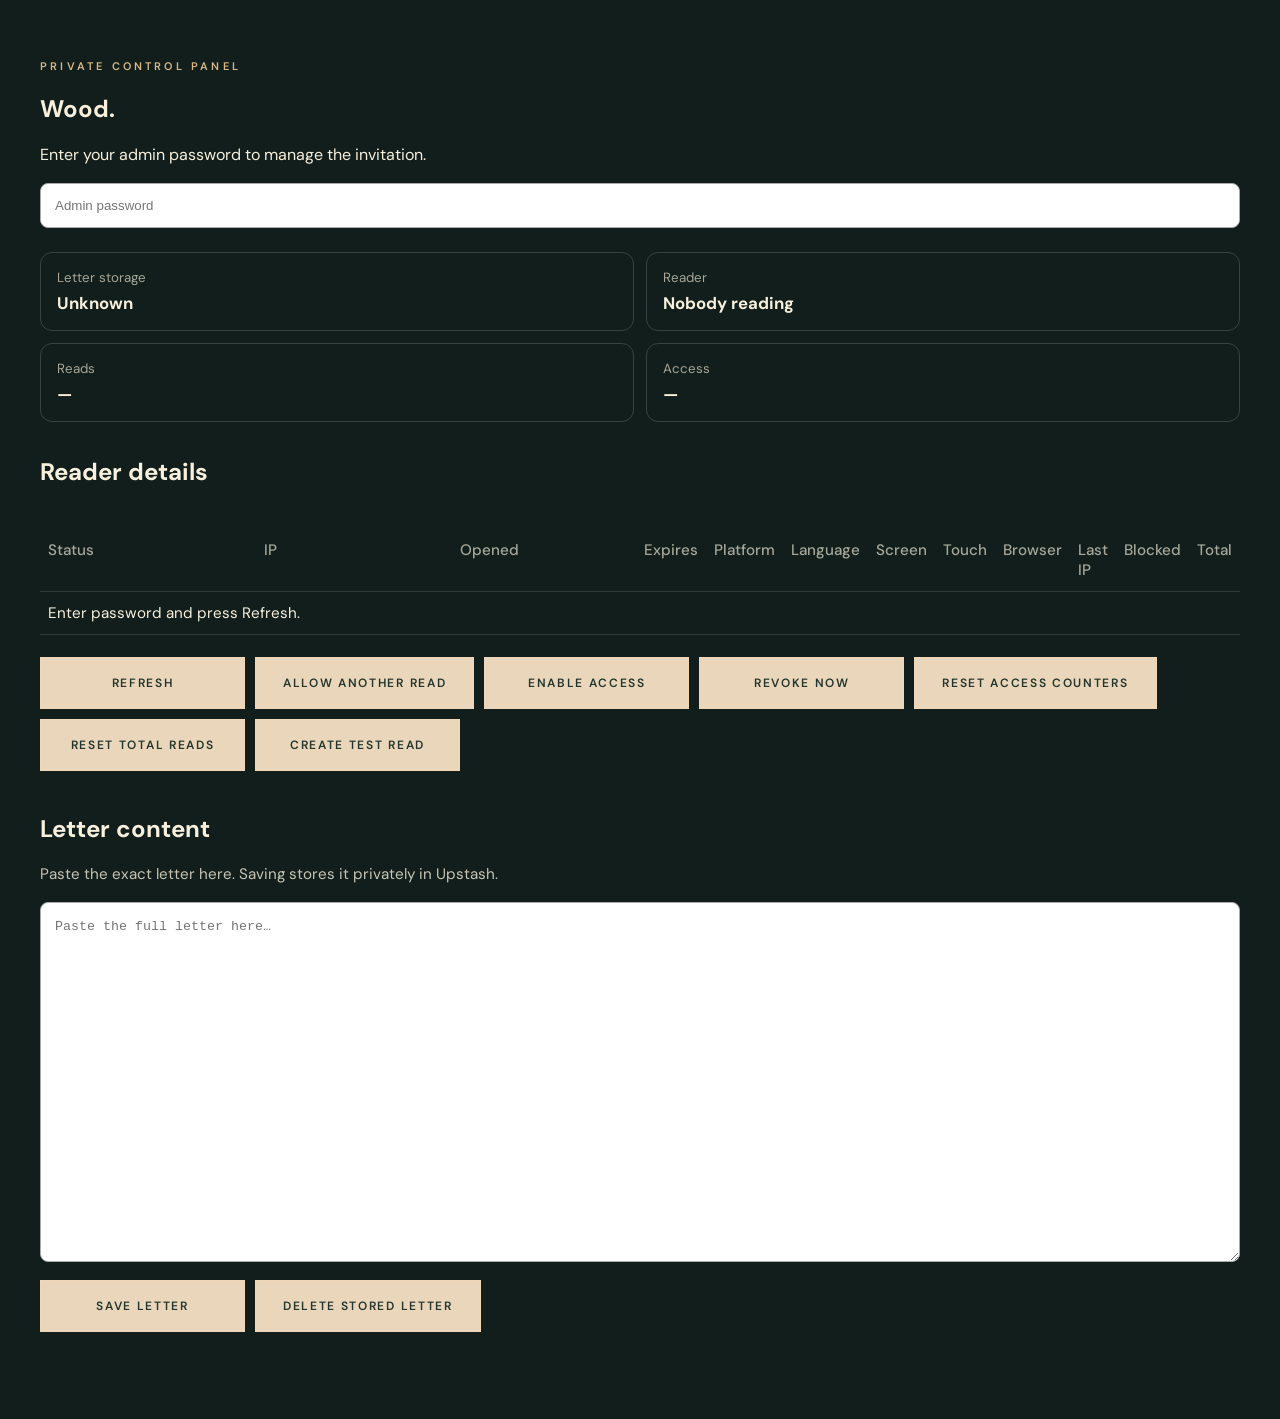
==== commit ac6953ae: "Expand admin dashboard to full-page layout" ====
--- a/admin/index.html
+++ b/admin/index.html
@@ -1 +1 @@
-<!doctype html><html><head><meta charset="utf-8"><meta name="viewport" content="width=device-width,initial-scale=1"><meta name="robots" content="noindex,nofollow,noarchive"><title>Wood · Control</title><link rel="stylesheet" href="/style.css"><style>body{margin:0}.grain,.glow{pointer-events:none}main{width:min(620px,calc(100% - 40px));max-width:620px;margin:0 auto;padding:0}.panel{padding:64px 0}.controls{display:flex;gap:10px;flex-wrap:wrap}.controls button{width:auto}.stat{font-size:1.15rem;line-height:1.8}.admin-input{position:relative;z-index:10;display:block;width:100%;box-sizing:border-box;padding:14px;margin:18px 0;border-radius:8px;border:1px solid #aaa;background:#fff;color:#111;pointer-events:auto;-webkit-user-select:text;user-select:text}textarea.admin-input{min-height:360px;resize:vertical;line-height:1.5}.letter-box{margin-top:42px}.meta{opacity:.8;font-size:.95rem}.overview{display:grid;grid-template-columns:repeat(2,minmax(0,1fr));gap:12px;margin:24px 0}.card{border:1px solid rgba(255,255,255,.16);border-radius:12px;padding:16px}.card small{display:block;opacity:.65;margin-bottom:6px}.card strong{font-size:1.05rem}.details{width:100%;border-collapse:collapse;margin:22px 0;font-size:.95rem}.details th,.details td{padding:11px 8px;border-bottom:1px solid rgba(255,255,255,.12);text-align:left;vertical-align:top}.details th{width:36%;opacity:.65;font-weight:500}.details td{word-break:break-word}.section-title{margin-top:34px}@media(max-width:520px){.overview{grid-template-columns:1fr}}</style></head><body><main><section class="panel"><p class="eyebrow">private control panel</p><h1>Wood.</h1><p>Enter your admin password to manage the invitation.</p><input id="pw" class="admin-input" type="password" autocomplete="current-password" placeholder="Admin password"><div class="overview"><div class="card"><small>Letter storage</small><strong id="stored">Unknown</strong></div><div class="card"><small>Reader</small><strong id="reader">Nobody reading</strong></div><div class="card"><small>Reads</small><strong id="reads">—</strong></div><div class="card"><small>Access</small><strong id="access">—</strong></div></div><h2 class="section-title">Reader details</h2><div style="overflow-x:auto"><table class="details" style="min-width:1100px"><thead><tr><th>Status</th><th>IP</th><th>Opened</th><th>Expires</th><th>Platform</th><th>Language</th><th>Screen</th><th>Touch</th><th>Browser</th><th>Last IP</th><th>Blocked</th><th>Total</th></tr></thead><tbody id="readerDetails"><tr><td colspan="12">Enter password and press Refresh.</td></tr></tbody></table></div><div id="status" class="stat"></div><div class="controls"><button data-a="status">Refresh</button><button data-a="allow">Allow another read</button><button data-a="enable">Enable access</button><button data-a="revoke">Revoke now</button><button data-a="reset">Reset access counters</button><button data-a="resetTotal">Reset total reads</button><button id="testRead">Create test read</button></div><div class="letter-box"><h2>Letter content</h2><p class="meta">Paste the exact letter here. Saving stores it privately in Upstash.</p><textarea id="letter" class="admin-input" placeholder="Paste the full letter here…"></textarea><div class="controls"><button id="saveLetter">Save letter</button><button id="deleteLetter">Delete stored letter</button></div><p id="letterMeta" class="meta"></p></div></section></main><script>const pw=document.querySelector('#pw'),box=document.querySelector('#status'),letter=document.querySelector('#letter'),letterMeta=document.querySelector('#letterMeta'),stored=document.querySelector('#stored'),reader=document.querySelector('#reader'),reads=document.querySelector('#reads'),access=document.querySelector('#access');async function go(action){box.textContent='Working…';const r=await fetch('/.netlify/functions/admin',{method:'POST',headers:{'Content-Type':'application/json'},cache:'no-store',credentials:'same-origin',body:JSON.stringify({action,password:pw.value||undefined})});const d=await r.json();if(!r.ok){box.textContent='Access denied or service unavailable.';return}pw.value='';pw.placeholder='Admin session active';const active=d.active&&Date.now()<d.active.expiresAt;stored.textContent=d.letterStored?'Stored · '+d.letterCharacters+' chars':'Not stored';reader.textContent=active?(d.active.ip||'IP unavailable'):'Nobody reading';reads.textContent=d.usedReads+' / '+d.allowedReads+' · total '+(d.totalReads??0);access.textContent=d.revoked?'Revoked':active?'Active now':'Ready';letterMeta.textContent=d.letterStored?'Letter stored · '+d.letterCharacters+' characters':'No letter stored yet';const m=active&&d.active.meta?d.active.meta:null,rd=document.querySelector('#readerDetails');rd.innerHTML='<tr><td>'+(active?'Reading now':'Nobody reading')+'</td><td>'+(active?(d.active.ip||'unknown'):'—')+'</td><td>'+(active?new Date(d.active.startedAt).toLocaleString():'—')+'</td><td>'+(active?new Date(d.active.expiresAt).toLocaleString():'—')+'</td><td>'+(m?.platform||'—')+'</td><td>'+(m?.language||'—')+'</td><td>'+(m?.screen||'—')+'</td><td>'+(m?.touch??'—')+'</td><td>'+(m?.userAgent||'—')+'</td><td>'+(d.lastReader?.ip||'—')+'</td><td>'+(d.blockedAttempts||0)+'</td><td>'+(d.totalReads??0)+'</td></tr>';box.textContent='';}document.querySelector('#testRead').addEventListener('click',async()=>{box.textContent='Creating test…';const r=await fetch('/.netlify/functions/admin',{method:'POST',credentials:'same-origin',headers:{'Content-Type':'application/json'},body:JSON.stringify({action:'testStart',password:pw.value||undefined})});const d=await r.json();if(r.ok){window.open(d.testUrl,'_blank','noopener');box.textContent='Test invitation created. It expires in 1 hour.'}else box.textContent='Could not create test.'});document.querySelectorAll('[data-a]').forEach(b=>b.addEventListener('click',()=>go(b.dataset.a)));document.querySelector('#deleteLetter').addEventListener('click',async()=>{if(!confirm('Permanently delete the stored letter from Upstash? The private invitation will stop working until a new letter is saved.'))return;if(!confirm('Are you sure? This cannot be undone from the dashboard.'))return;letterMeta.textContent='Deleting…';const r=await fetch('/.netlify/functions/admin',{method:'POST',headers:{'Content-Type':'application/json'},cache:'no-store',credentials:'same-origin',body:JSON.stringify({action:'deleteLetter',password:pw.value||undefined})});if(r.ok){letter.value='';letterMeta.textContent='No letter stored.'}else letterMeta.textContent='Could not delete letter.'});document.querySelector('#saveLetter').addEventListener('click',async()=>{if(!confirm('Save this letter to the private datastore?'))return;letterMeta.textContent='Saving…';const r=await fetch('/.netlify/functions/admin',{method:'POST',headers:{'Content-Type':'application/json'},cache:'no-store',credentials:'same-origin',body:JSON.stringify({action:'saveLetter',password:pw.value||undefined,letter:letter.value})});const d=await r.json();letterMeta.textContent=r.ok?'Letter stored · '+d.letterCharacters+' characters':'Could not save letter.'});pw.addEventListener('keydown',e=>{if(e.key==='Enter')go('status')});</script></body></html>+<!doctype html><html><head><meta charset="utf-8"><meta name="viewport" content="width=device-width,initial-scale=1"><meta name="robots" content="noindex,nofollow,noarchive"><title>Wood · Control</title><link rel="stylesheet" href="/style.css"><style>body{margin:0}.grain,.glow{pointer-events:none}main{width:100%;max-width:none;margin:0;padding:0}.panel{width:calc(100% - 80px);max-width:none;margin:0 auto;padding:48px 0 72px}.table-wrap{width:100%}.controls{display:flex;gap:10px;flex-wrap:wrap}.controls button{width:auto}.stat{font-size:1.15rem;line-height:1.8}.admin-input{position:relative;z-index:10;display:block;width:100%;box-sizing:border-box;padding:14px;margin:18px 0;border-radius:8px;border:1px solid #aaa;background:#fff;color:#111;pointer-events:auto;-webkit-user-select:text;user-select:text}textarea.admin-input{min-height:360px;resize:vertical;line-height:1.5}.letter-box{margin-top:42px}.meta{opacity:.8;font-size:.95rem}.overview{display:grid;grid-template-columns:repeat(2,minmax(0,1fr));gap:12px;margin:24px 0}.card{border:1px solid rgba(255,255,255,.16);border-radius:12px;padding:16px}.card small{display:block;opacity:.65;margin-bottom:6px}.card strong{font-size:1.05rem}.details{width:100%;border-collapse:collapse;margin:22px 0;font-size:.95rem}.details th,.details td{padding:11px 8px;border-bottom:1px solid rgba(255,255,255,.12);text-align:left;vertical-align:top}.details th{width:36%;opacity:.65;font-weight:500}.details td{word-break:break-word}.section-title{margin-top:34px}@media(max-width:700px){.panel{width:calc(100% - 32px);padding-top:32px}.overview{grid-template-columns:1fr}}</style></head><body><main><section class="panel"><p class="eyebrow">private control panel</p><h1>Wood.</h1><p>Enter your admin password to manage the invitation.</p><input id="pw" class="admin-input" type="password" autocomplete="current-password" placeholder="Admin password"><div class="overview"><div class="card"><small>Letter storage</small><strong id="stored">Unknown</strong></div><div class="card"><small>Reader</small><strong id="reader">Nobody reading</strong></div><div class="card"><small>Reads</small><strong id="reads">—</strong></div><div class="card"><small>Access</small><strong id="access">—</strong></div></div><h2 class="section-title">Reader details</h2><div style="overflow-x:auto"><table class="details" style="min-width:1100px"><thead><tr><th>Status</th><th>IP</th><th>Opened</th><th>Expires</th><th>Platform</th><th>Language</th><th>Screen</th><th>Touch</th><th>Browser</th><th>Last IP</th><th>Blocked</th><th>Total</th></tr></thead><tbody id="readerDetails"><tr><td colspan="12">Enter password and press Refresh.</td></tr></tbody></table></div><div id="status" class="stat"></div><div class="controls"><button data-a="status">Refresh</button><button data-a="allow">Allow another read</button><button data-a="enable">Enable access</button><button data-a="revoke">Revoke now</button><button data-a="reset">Reset access counters</button><button data-a="resetTotal">Reset total reads</button><button id="testRead">Create test read</button></div><div class="letter-box"><h2>Letter content</h2><p class="meta">Paste the exact letter here. Saving stores it privately in Upstash.</p><textarea id="letter" class="admin-input" placeholder="Paste the full letter here…"></textarea><div class="controls"><button id="saveLetter">Save letter</button><button id="deleteLetter">Delete stored letter</button></div><p id="letterMeta" class="meta"></p></div></section></main><script>const pw=document.querySelector('#pw'),box=document.querySelector('#status'),letter=document.querySelector('#letter'),letterMeta=document.querySelector('#letterMeta'),stored=document.querySelector('#stored'),reader=document.querySelector('#reader'),reads=document.querySelector('#reads'),access=document.querySelector('#access');async function go(action){box.textContent='Working…';const r=await fetch('/.netlify/functions/admin',{method:'POST',headers:{'Content-Type':'application/json'},cache:'no-store',credentials:'same-origin',body:JSON.stringify({action,password:pw.value||undefined})});const d=await r.json();if(!r.ok){box.textContent='Access denied or service unavailable.';return}pw.value='';pw.placeholder='Admin session active';const active=d.active&&Date.now()<d.active.expiresAt;stored.textContent=d.letterStored?'Stored · '+d.letterCharacters+' chars':'Not stored';reader.textContent=active?(d.active.ip||'IP unavailable'):'Nobody reading';reads.textContent=d.usedReads+' / '+d.allowedReads+' · total '+(d.totalReads??0);access.textContent=d.revoked?'Revoked':active?'Active now':'Ready';letterMeta.textContent=d.letterStored?'Letter stored · '+d.letterCharacters+' characters':'No letter stored yet';const m=active&&d.active.meta?d.active.meta:null,rd=document.querySelector('#readerDetails');rd.innerHTML='<tr><td>'+(active?'Reading now':'Nobody reading')+'</td><td>'+(active?(d.active.ip||'unknown'):'—')+'</td><td>'+(active?new Date(d.active.startedAt).toLocaleString():'—')+'</td><td>'+(active?new Date(d.active.expiresAt).toLocaleString():'—')+'</td><td>'+(m?.platform||'—')+'</td><td>'+(m?.language||'—')+'</td><td>'+(m?.screen||'—')+'</td><td>'+(m?.touch??'—')+'</td><td>'+(m?.userAgent||'—')+'</td><td>'+(d.lastReader?.ip||'—')+'</td><td>'+(d.blockedAttempts||0)+'</td><td>'+(d.totalReads??0)+'</td></tr>';box.textContent='';}document.querySelector('#testRead').addEventListener('click',async()=>{box.textContent='Creating test…';const r=await fetch('/.netlify/functions/admin',{method:'POST',credentials:'same-origin',headers:{'Content-Type':'application/json'},body:JSON.stringify({action:'testStart',password:pw.value||undefined})});const d=await r.json();if(r.ok){window.open(d.testUrl,'_blank','noopener');box.textContent='Test invitation created. It expires in 1 hour.'}else box.textContent='Could not create test.'});document.querySelectorAll('[data-a]').forEach(b=>b.addEventListener('click',()=>go(b.dataset.a)));document.querySelector('#deleteLetter').addEventListener('click',async()=>{if(!confirm('Permanently delete the stored letter from Upstash? The private invitation will stop working until a new letter is saved.'))return;if(!confirm('Are you sure? This cannot be undone from the dashboard.'))return;letterMeta.textContent='Deleting…';const r=await fetch('/.netlify/functions/admin',{method:'POST',headers:{'Content-Type':'application/json'},cache:'no-store',credentials:'same-origin',body:JSON.stringify({action:'deleteLetter',password:pw.value||undefined})});if(r.ok){letter.value='';letterMeta.textContent='No letter stored.'}else letterMeta.textContent='Could not delete letter.'});document.querySelector('#saveLetter').addEventListener('click',async()=>{if(!confirm('Save this letter to the private datastore?'))return;letterMeta.textContent='Saving…';const r=await fetch('/.netlify/functions/admin',{method:'POST',headers:{'Content-Type':'application/json'},cache:'no-store',credentials:'same-origin',body:JSON.stringify({action:'saveLetter',password:pw.value||undefined,letter:letter.value})});const d=await r.json();letterMeta.textContent=r.ok?'Letter stored · '+d.letterCharacters+' characters':'Could not save letter.'});pw.addEventListener('keydown',e=>{if(e.key==='Enter')go('status')});</script></body></html>
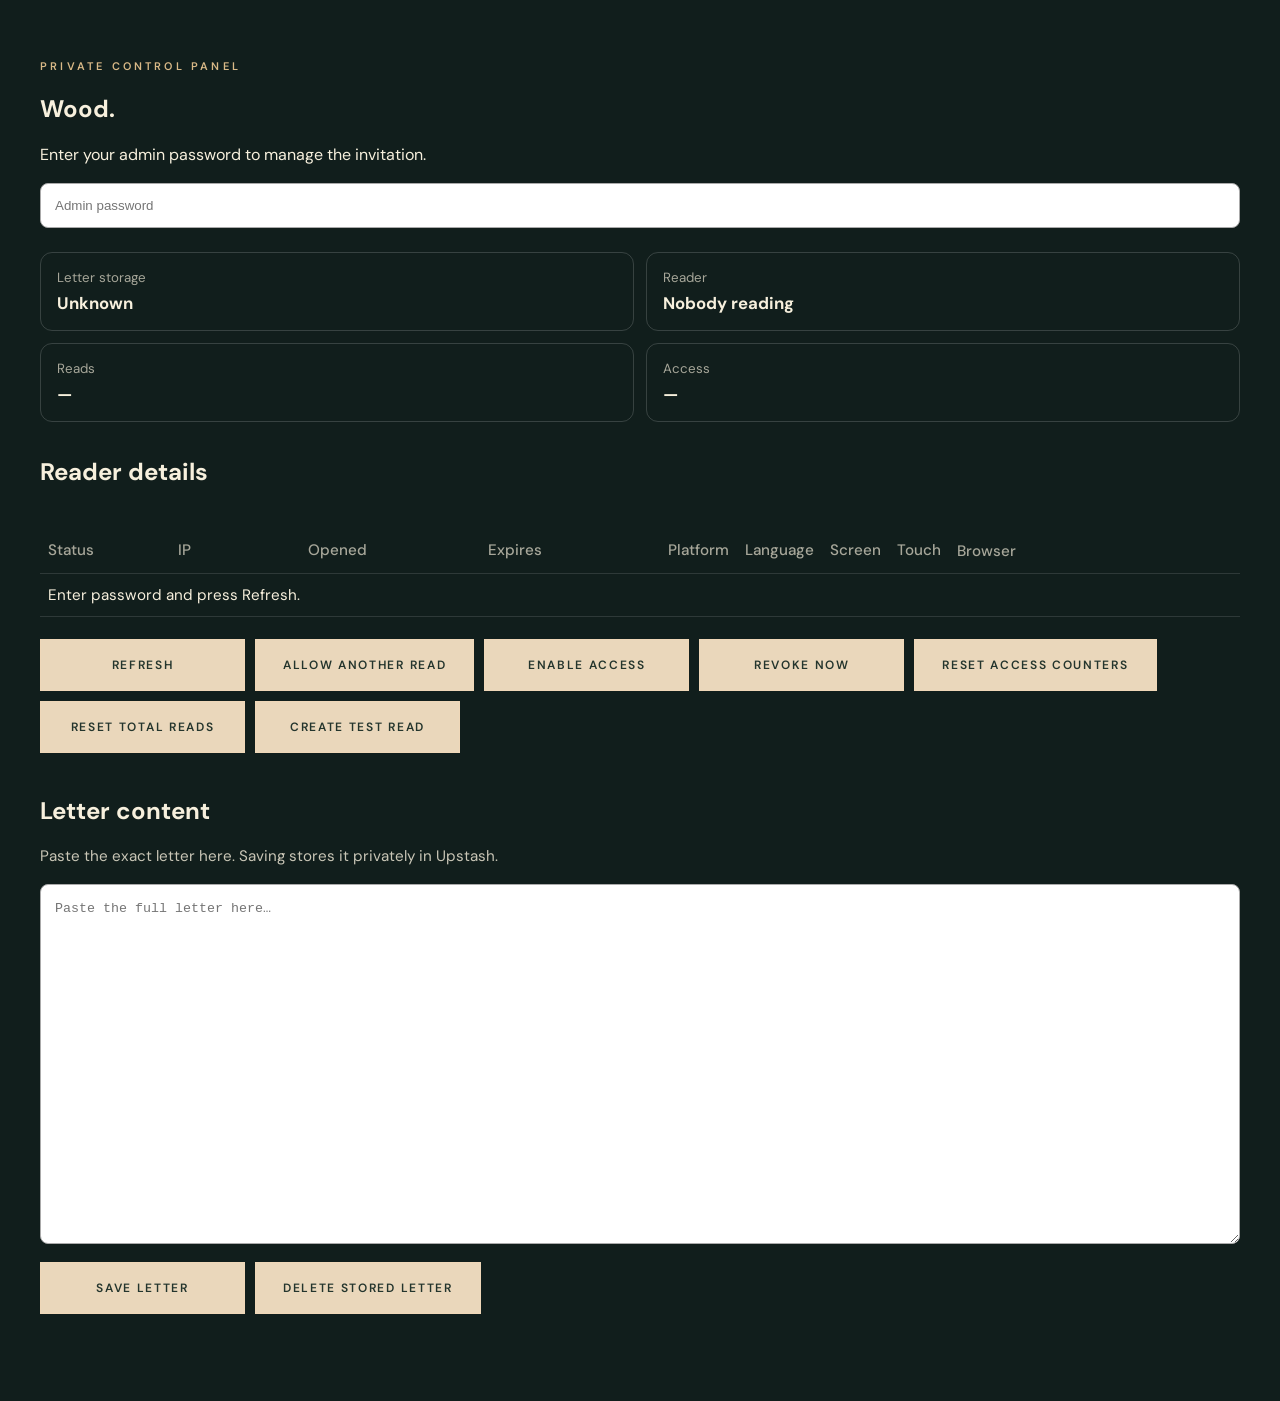
==== commit dab54a3f: "Balance reader table column spacing and margins" ====
--- a/admin/index.html
+++ b/admin/index.html
@@ -1 +1 @@
-<!doctype html><html><head><meta charset="utf-8"><meta name="viewport" content="width=device-width,initial-scale=1"><meta name="robots" content="noindex,nofollow,noarchive"><title>Wood · Control</title><link rel="stylesheet" href="/style.css"><style>body{margin:0}.grain,.glow{pointer-events:none}main{width:100%;max-width:none;margin:0;padding:0}.panel{width:calc(100% - 80px);max-width:none;margin:0 auto;padding:48px 0 72px}.table-wrap{width:100%}.controls{display:flex;gap:10px;flex-wrap:wrap}.controls button{width:auto}.stat{font-size:1.15rem;line-height:1.8}.admin-input{position:relative;z-index:10;display:block;width:100%;box-sizing:border-box;padding:14px;margin:18px 0;border-radius:8px;border:1px solid #aaa;background:#fff;color:#111;pointer-events:auto;-webkit-user-select:text;user-select:text}textarea.admin-input{min-height:360px;resize:vertical;line-height:1.5}.letter-box{margin-top:42px}.meta{opacity:.8;font-size:.95rem}.overview{display:grid;grid-template-columns:repeat(2,minmax(0,1fr));gap:12px;margin:24px 0}.card{border:1px solid rgba(255,255,255,.16);border-radius:12px;padding:16px}.card small{display:block;opacity:.65;margin-bottom:6px}.card strong{font-size:1.05rem}.details{width:100%;border-collapse:collapse;margin:22px 0;font-size:.95rem}.details th,.details td{padding:11px 8px;border-bottom:1px solid rgba(255,255,255,.12);text-align:left;vertical-align:top}.details th{width:36%;opacity:.65;font-weight:500}.details td{word-break:break-word}.section-title{margin-top:34px}@media(max-width:700px){.panel{width:calc(100% - 32px);padding-top:32px}.overview{grid-template-columns:1fr}}</style></head><body><main><section class="panel"><p class="eyebrow">private control panel</p><h1>Wood.</h1><p>Enter your admin password to manage the invitation.</p><input id="pw" class="admin-input" type="password" autocomplete="current-password" placeholder="Admin password"><div class="overview"><div class="card"><small>Letter storage</small><strong id="stored">Unknown</strong></div><div class="card"><small>Reader</small><strong id="reader">Nobody reading</strong></div><div class="card"><small>Reads</small><strong id="reads">—</strong></div><div class="card"><small>Access</small><strong id="access">—</strong></div></div><h2 class="section-title">Reader details</h2><div style="overflow-x:auto"><table class="details" style="min-width:1100px"><thead><tr><th>Status</th><th>IP</th><th>Opened</th><th>Expires</th><th>Platform</th><th>Language</th><th>Screen</th><th>Touch</th><th>Browser</th><th>Last IP</th><th>Blocked</th><th>Total</th></tr></thead><tbody id="readerDetails"><tr><td colspan="12">Enter password and press Refresh.</td></tr></tbody></table></div><div id="status" class="stat"></div><div class="controls"><button data-a="status">Refresh</button><button data-a="allow">Allow another read</button><button data-a="enable">Enable access</button><button data-a="revoke">Revoke now</button><button data-a="reset">Reset access counters</button><button data-a="resetTotal">Reset total reads</button><button id="testRead">Create test read</button></div><div class="letter-box"><h2>Letter content</h2><p class="meta">Paste the exact letter here. Saving stores it privately in Upstash.</p><textarea id="letter" class="admin-input" placeholder="Paste the full letter here…"></textarea><div class="controls"><button id="saveLetter">Save letter</button><button id="deleteLetter">Delete stored letter</button></div><p id="letterMeta" class="meta"></p></div></section></main><script>const pw=document.querySelector('#pw'),box=document.querySelector('#status'),letter=document.querySelector('#letter'),letterMeta=document.querySelector('#letterMeta'),stored=document.querySelector('#stored'),reader=document.querySelector('#reader'),reads=document.querySelector('#reads'),access=document.querySelector('#access');async function go(action){box.textContent='Working…';const r=await fetch('/.netlify/functions/admin',{method:'POST',headers:{'Content-Type':'application/json'},cache:'no-store',credentials:'same-origin',body:JSON.stringify({action,password:pw.value||undefined})});const d=await r.json();if(!r.ok){box.textContent='Access denied or service unavailable.';return}pw.value='';pw.placeholder='Admin session active';const active=d.active&&Date.now()<d.active.expiresAt;stored.textContent=d.letterStored?'Stored · '+d.letterCharacters+' chars':'Not stored';reader.textContent=active?(d.active.ip||'IP unavailable'):'Nobody reading';reads.textContent=d.usedReads+' / '+d.allowedReads+' · total '+(d.totalReads??0);access.textContent=d.revoked?'Revoked':active?'Active now':'Ready';letterMeta.textContent=d.letterStored?'Letter stored · '+d.letterCharacters+' characters':'No letter stored yet';const m=active&&d.active.meta?d.active.meta:null,rd=document.querySelector('#readerDetails');rd.innerHTML='<tr><td>'+(active?'Reading now':'Nobody reading')+'</td><td>'+(active?(d.active.ip||'unknown'):'—')+'</td><td>'+(active?new Date(d.active.startedAt).toLocaleString():'—')+'</td><td>'+(active?new Date(d.active.expiresAt).toLocaleString():'—')+'</td><td>'+(m?.platform||'—')+'</td><td>'+(m?.language||'—')+'</td><td>'+(m?.screen||'—')+'</td><td>'+(m?.touch??'—')+'</td><td>'+(m?.userAgent||'—')+'</td><td>'+(d.lastReader?.ip||'—')+'</td><td>'+(d.blockedAttempts||0)+'</td><td>'+(d.totalReads??0)+'</td></tr>';box.textContent='';}document.querySelector('#testRead').addEventListener('click',async()=>{box.textContent='Creating test…';const r=await fetch('/.netlify/functions/admin',{method:'POST',credentials:'same-origin',headers:{'Content-Type':'application/json'},body:JSON.stringify({action:'testStart',password:pw.value||undefined})});const d=await r.json();if(r.ok){window.open(d.testUrl,'_blank','noopener');box.textContent='Test invitation created. It expires in 1 hour.'}else box.textContent='Could not create test.'});document.querySelectorAll('[data-a]').forEach(b=>b.addEventListener('click',()=>go(b.dataset.a)));document.querySelector('#deleteLetter').addEventListener('click',async()=>{if(!confirm('Permanently delete the stored letter from Upstash? The private invitation will stop working until a new letter is saved.'))return;if(!confirm('Are you sure? This cannot be undone from the dashboard.'))return;letterMeta.textContent='Deleting…';const r=await fetch('/.netlify/functions/admin',{method:'POST',headers:{'Content-Type':'application/json'},cache:'no-store',credentials:'same-origin',body:JSON.stringify({action:'deleteLetter',password:pw.value||undefined})});if(r.ok){letter.value='';letterMeta.textContent='No letter stored.'}else letterMeta.textContent='Could not delete letter.'});document.querySelector('#saveLetter').addEventListener('click',async()=>{if(!confirm('Save this letter to the private datastore?'))return;letterMeta.textContent='Saving…';const r=await fetch('/.netlify/functions/admin',{method:'POST',headers:{'Content-Type':'application/json'},cache:'no-store',credentials:'same-origin',body:JSON.stringify({action:'saveLetter',password:pw.value||undefined,letter:letter.value})});const d=await r.json();letterMeta.textContent=r.ok?'Letter stored · '+d.letterCharacters+' characters':'Could not save letter.'});pw.addEventListener('keydown',e=>{if(e.key==='Enter')go('status')});</script></body></html>+<!doctype html><html><head><meta charset="utf-8"><meta name="viewport" content="width=device-width,initial-scale=1"><meta name="robots" content="noindex,nofollow,noarchive"><title>Wood · Control</title><link rel="stylesheet" href="/style.css"><style>body{margin:0}.grain,.glow{pointer-events:none}main{width:100%;max-width:none;margin:0;padding:0}.panel{width:calc(100% - 80px);max-width:none;margin:0 auto;padding:48px 0 72px}.table-wrap{width:100%;overflow-x:auto;padding:0 8px;box-sizing:border-box}.details{table-layout:auto}.details th,.details td{padding:14px 16px;white-space:nowrap}.details th:nth-child(1),.details td:nth-child(1){min-width:130px}.details th:nth-child(2),.details td:nth-child(2){min-width:130px}.details th:nth-child(3),.details td:nth-child(3),.details th:nth-child(4),.details td:nth-child(4){min-width:180px}.details th:nth-child(9),.details td:nth-child(9){min-width:320px;white-space:normal;line-height:1.45}.details th:nth-child(10),.details td:nth-child(10){min-width:130px}.controls{display:flex;gap:10px;flex-wrap:wrap}.controls button{width:auto}.stat{font-size:1.15rem;line-height:1.8}.admin-input{position:relative;z-index:10;display:block;width:100%;box-sizing:border-box;padding:14px;margin:18px 0;border-radius:8px;border:1px solid #aaa;background:#fff;color:#111;pointer-events:auto;-webkit-user-select:text;user-select:text}textarea.admin-input{min-height:360px;resize:vertical;line-height:1.5}.letter-box{margin-top:42px}.meta{opacity:.8;font-size:.95rem}.overview{display:grid;grid-template-columns:repeat(2,minmax(0,1fr));gap:12px;margin:24px 0}.card{border:1px solid rgba(255,255,255,.16);border-radius:12px;padding:16px}.card small{display:block;opacity:.65;margin-bottom:6px}.card strong{font-size:1.05rem}.details{width:100%;border-collapse:collapse;margin:22px 0;font-size:.95rem}.details th,.details td{padding:11px 8px;border-bottom:1px solid rgba(255,255,255,.12);text-align:left;vertical-align:top}.details th{width:36%;opacity:.65;font-weight:500}.details td{word-break:break-word}.section-title{margin-top:34px}@media(max-width:700px){.panel{width:calc(100% - 32px);padding-top:32px}.overview{grid-template-columns:1fr}}</style></head><body><main><section class="panel"><p class="eyebrow">private control panel</p><h1>Wood.</h1><p>Enter your admin password to manage the invitation.</p><input id="pw" class="admin-input" type="password" autocomplete="current-password" placeholder="Admin password"><div class="overview"><div class="card"><small>Letter storage</small><strong id="stored">Unknown</strong></div><div class="card"><small>Reader</small><strong id="reader">Nobody reading</strong></div><div class="card"><small>Reads</small><strong id="reads">—</strong></div><div class="card"><small>Access</small><strong id="access">—</strong></div></div><h2 class="section-title">Reader details</h2><div style="overflow-x:auto"><table class="details" style="min-width:1100px"><thead><tr><th>Status</th><th>IP</th><th>Opened</th><th>Expires</th><th>Platform</th><th>Language</th><th>Screen</th><th>Touch</th><th>Browser</th><th>Last IP</th><th>Blocked</th><th>Total</th></tr></thead><tbody id="readerDetails"><tr><td colspan="12">Enter password and press Refresh.</td></tr></tbody></table></div><div id="status" class="stat"></div><div class="controls"><button data-a="status">Refresh</button><button data-a="allow">Allow another read</button><button data-a="enable">Enable access</button><button data-a="revoke">Revoke now</button><button data-a="reset">Reset access counters</button><button data-a="resetTotal">Reset total reads</button><button id="testRead">Create test read</button></div><div class="letter-box"><h2>Letter content</h2><p class="meta">Paste the exact letter here. Saving stores it privately in Upstash.</p><textarea id="letter" class="admin-input" placeholder="Paste the full letter here…"></textarea><div class="controls"><button id="saveLetter">Save letter</button><button id="deleteLetter">Delete stored letter</button></div><p id="letterMeta" class="meta"></p></div></section></main><script>const pw=document.querySelector('#pw'),box=document.querySelector('#status'),letter=document.querySelector('#letter'),letterMeta=document.querySelector('#letterMeta'),stored=document.querySelector('#stored'),reader=document.querySelector('#reader'),reads=document.querySelector('#reads'),access=document.querySelector('#access');async function go(action){box.textContent='Working…';const r=await fetch('/.netlify/functions/admin',{method:'POST',headers:{'Content-Type':'application/json'},cache:'no-store',credentials:'same-origin',body:JSON.stringify({action,password:pw.value||undefined})});const d=await r.json();if(!r.ok){box.textContent='Access denied or service unavailable.';return}pw.value='';pw.placeholder='Admin session active';const active=d.active&&Date.now()<d.active.expiresAt;stored.textContent=d.letterStored?'Stored · '+d.letterCharacters+' chars':'Not stored';reader.textContent=active?(d.active.ip||'IP unavailable'):'Nobody reading';reads.textContent=d.usedReads+' / '+d.allowedReads+' · total '+(d.totalReads??0);access.textContent=d.revoked?'Revoked':active?'Active now':'Ready';letterMeta.textContent=d.letterStored?'Letter stored · '+d.letterCharacters+' characters':'No letter stored yet';const m=active&&d.active.meta?d.active.meta:null,rd=document.querySelector('#readerDetails');rd.innerHTML='<tr><td>'+(active?'Reading now':'Nobody reading')+'</td><td>'+(active?(d.active.ip||'unknown'):'—')+'</td><td>'+(active?new Date(d.active.startedAt).toLocaleString():'—')+'</td><td>'+(active?new Date(d.active.expiresAt).toLocaleString():'—')+'</td><td>'+(m?.platform||'—')+'</td><td>'+(m?.language||'—')+'</td><td>'+(m?.screen||'—')+'</td><td>'+(m?.touch??'—')+'</td><td>'+(m?.userAgent||'—')+'</td><td>'+(d.lastReader?.ip||'—')+'</td><td>'+(d.blockedAttempts||0)+'</td><td>'+(d.totalReads??0)+'</td></tr>';box.textContent='';}document.querySelector('#testRead').addEventListener('click',async()=>{box.textContent='Creating test…';const r=await fetch('/.netlify/functions/admin',{method:'POST',credentials:'same-origin',headers:{'Content-Type':'application/json'},body:JSON.stringify({action:'testStart',password:pw.value||undefined})});const d=await r.json();if(r.ok){window.open(d.testUrl,'_blank','noopener');box.textContent='Test invitation created. It expires in 1 hour.'}else box.textContent='Could not create test.'});document.querySelectorAll('[data-a]').forEach(b=>b.addEventListener('click',()=>go(b.dataset.a)));document.querySelector('#deleteLetter').addEventListener('click',async()=>{if(!confirm('Permanently delete the stored letter from Upstash? The private invitation will stop working until a new letter is saved.'))return;if(!confirm('Are you sure? This cannot be undone from the dashboard.'))return;letterMeta.textContent='Deleting…';const r=await fetch('/.netlify/functions/admin',{method:'POST',headers:{'Content-Type':'application/json'},cache:'no-store',credentials:'same-origin',body:JSON.stringify({action:'deleteLetter',password:pw.value||undefined})});if(r.ok){letter.value='';letterMeta.textContent='No letter stored.'}else letterMeta.textContent='Could not delete letter.'});document.querySelector('#saveLetter').addEventListener('click',async()=>{if(!confirm('Save this letter to the private datastore?'))return;letterMeta.textContent='Saving…';const r=await fetch('/.netlify/functions/admin',{method:'POST',headers:{'Content-Type':'application/json'},cache:'no-store',credentials:'same-origin',body:JSON.stringify({action:'saveLetter',password:pw.value||undefined,letter:letter.value})});const d=await r.json();letterMeta.textContent=r.ok?'Letter stored · '+d.letterCharacters+' characters':'Could not save letter.'});pw.addEventListener('keydown',e=>{if(e.key==='Enter')go('status')});</script></body></html>
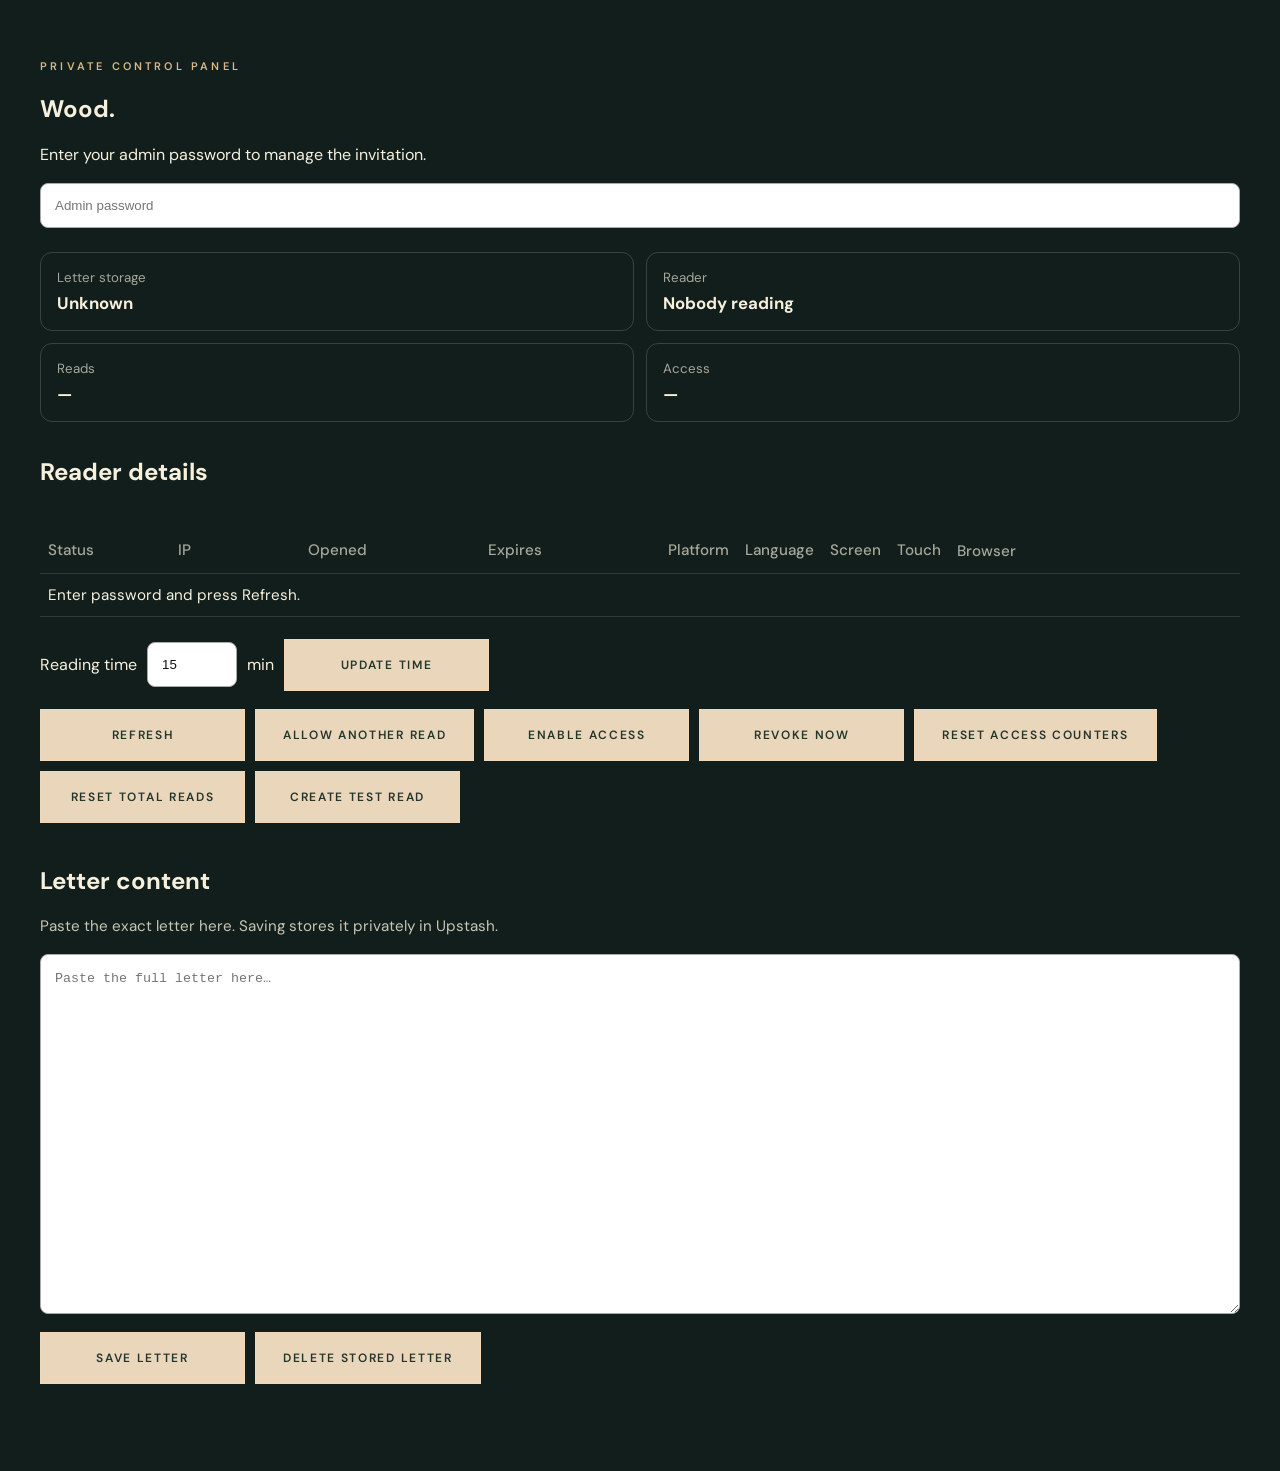
==== commit 19069cd1: "Add reading-time control to admin dashboard" ====
--- a/admin/index.html
+++ b/admin/index.html
@@ -1 +1 @@
-<!doctype html><html><head><meta charset="utf-8"><meta name="viewport" content="width=device-width,initial-scale=1"><meta name="robots" content="noindex,nofollow,noarchive"><title>Wood · Control</title><link rel="stylesheet" href="/style.css"><style>body{margin:0}.grain,.glow{pointer-events:none}main{width:100%;max-width:none;margin:0;padding:0}.panel{width:calc(100% - 80px);max-width:none;margin:0 auto;padding:48px 0 72px}.table-wrap{width:100%;overflow-x:auto;padding:0 8px;box-sizing:border-box}.details{table-layout:auto}.details th,.details td{padding:14px 16px;white-space:nowrap}.details th:nth-child(1),.details td:nth-child(1){min-width:130px}.details th:nth-child(2),.details td:nth-child(2){min-width:130px}.details th:nth-child(3),.details td:nth-child(3),.details th:nth-child(4),.details td:nth-child(4){min-width:180px}.details th:nth-child(9),.details td:nth-child(9){min-width:320px;white-space:normal;line-height:1.45}.details th:nth-child(10),.details td:nth-child(10){min-width:130px}.controls{display:flex;gap:10px;flex-wrap:wrap}.controls button{width:auto}.stat{font-size:1.15rem;line-height:1.8}.admin-input{position:relative;z-index:10;display:block;width:100%;box-sizing:border-box;padding:14px;margin:18px 0;border-radius:8px;border:1px solid #aaa;background:#fff;color:#111;pointer-events:auto;-webkit-user-select:text;user-select:text}textarea.admin-input{min-height:360px;resize:vertical;line-height:1.5}.letter-box{margin-top:42px}.meta{opacity:.8;font-size:.95rem}.overview{display:grid;grid-template-columns:repeat(2,minmax(0,1fr));gap:12px;margin:24px 0}.card{border:1px solid rgba(255,255,255,.16);border-radius:12px;padding:16px}.card small{display:block;opacity:.65;margin-bottom:6px}.card strong{font-size:1.05rem}.details{width:100%;border-collapse:collapse;margin:22px 0;font-size:.95rem}.details th,.details td{padding:11px 8px;border-bottom:1px solid rgba(255,255,255,.12);text-align:left;vertical-align:top}.details th{width:36%;opacity:.65;font-weight:500}.details td{word-break:break-word}.section-title{margin-top:34px}@media(max-width:700px){.panel{width:calc(100% - 32px);padding-top:32px}.overview{grid-template-columns:1fr}}</style></head><body><main><section class="panel"><p class="eyebrow">private control panel</p><h1>Wood.</h1><p>Enter your admin password to manage the invitation.</p><input id="pw" class="admin-input" type="password" autocomplete="current-password" placeholder="Admin password"><div class="overview"><div class="card"><small>Letter storage</small><strong id="stored">Unknown</strong></div><div class="card"><small>Reader</small><strong id="reader">Nobody reading</strong></div><div class="card"><small>Reads</small><strong id="reads">—</strong></div><div class="card"><small>Access</small><strong id="access">—</strong></div></div><h2 class="section-title">Reader details</h2><div style="overflow-x:auto"><table class="details" style="min-width:1100px"><thead><tr><th>Status</th><th>IP</th><th>Opened</th><th>Expires</th><th>Platform</th><th>Language</th><th>Screen</th><th>Touch</th><th>Browser</th><th>Last IP</th><th>Blocked</th><th>Total</th></tr></thead><tbody id="readerDetails"><tr><td colspan="12">Enter password and press Refresh.</td></tr></tbody></table></div><div id="status" class="stat"></div><div class="controls"><button data-a="status">Refresh</button><button data-a="allow">Allow another read</button><button data-a="enable">Enable access</button><button data-a="revoke">Revoke now</button><button data-a="reset">Reset access counters</button><button data-a="resetTotal">Reset total reads</button><button id="testRead">Create test read</button></div><div class="letter-box"><h2>Letter content</h2><p class="meta">Paste the exact letter here. Saving stores it privately in Upstash.</p><textarea id="letter" class="admin-input" placeholder="Paste the full letter here…"></textarea><div class="controls"><button id="saveLetter">Save letter</button><button id="deleteLetter">Delete stored letter</button></div><p id="letterMeta" class="meta"></p></div></section></main><script>const pw=document.querySelector('#pw'),box=document.querySelector('#status'),letter=document.querySelector('#letter'),letterMeta=document.querySelector('#letterMeta'),stored=document.querySelector('#stored'),reader=document.querySelector('#reader'),reads=document.querySelector('#reads'),access=document.querySelector('#access');async function go(action){box.textContent='Working…';const r=await fetch('/.netlify/functions/admin',{method:'POST',headers:{'Content-Type':'application/json'},cache:'no-store',credentials:'same-origin',body:JSON.stringify({action,password:pw.value||undefined})});const d=await r.json();if(!r.ok){box.textContent='Access denied or service unavailable.';return}pw.value='';pw.placeholder='Admin session active';const active=d.active&&Date.now()<d.active.expiresAt;stored.textContent=d.letterStored?'Stored · '+d.letterCharacters+' chars':'Not stored';reader.textContent=active?(d.active.ip||'IP unavailable'):'Nobody reading';reads.textContent=d.usedReads+' / '+d.allowedReads+' · total '+(d.totalReads??0);access.textContent=d.revoked?'Revoked':active?'Active now':'Ready';letterMeta.textContent=d.letterStored?'Letter stored · '+d.letterCharacters+' characters':'No letter stored yet';const m=active&&d.active.meta?d.active.meta:null,rd=document.querySelector('#readerDetails');rd.innerHTML='<tr><td>'+(active?'Reading now':'Nobody reading')+'</td><td>'+(active?(d.active.ip||'unknown'):'—')+'</td><td>'+(active?new Date(d.active.startedAt).toLocaleString():'—')+'</td><td>'+(active?new Date(d.active.expiresAt).toLocaleString():'—')+'</td><td>'+(m?.platform||'—')+'</td><td>'+(m?.language||'—')+'</td><td>'+(m?.screen||'—')+'</td><td>'+(m?.touch??'—')+'</td><td>'+(m?.userAgent||'—')+'</td><td>'+(d.lastReader?.ip||'—')+'</td><td>'+(d.blockedAttempts||0)+'</td><td>'+(d.totalReads??0)+'</td></tr>';box.textContent='';}document.querySelector('#testRead').addEventListener('click',async()=>{box.textContent='Creating test…';const r=await fetch('/.netlify/functions/admin',{method:'POST',credentials:'same-origin',headers:{'Content-Type':'application/json'},body:JSON.stringify({action:'testStart',password:pw.value||undefined})});const d=await r.json();if(r.ok){window.open(d.testUrl,'_blank','noopener');box.textContent='Test invitation created. It expires in 1 hour.'}else box.textContent='Could not create test.'});document.querySelectorAll('[data-a]').forEach(b=>b.addEventListener('click',()=>go(b.dataset.a)));document.querySelector('#deleteLetter').addEventListener('click',async()=>{if(!confirm('Permanently delete the stored letter from Upstash? The private invitation will stop working until a new letter is saved.'))return;if(!confirm('Are you sure? This cannot be undone from the dashboard.'))return;letterMeta.textContent='Deleting…';const r=await fetch('/.netlify/functions/admin',{method:'POST',headers:{'Content-Type':'application/json'},cache:'no-store',credentials:'same-origin',body:JSON.stringify({action:'deleteLetter',password:pw.value||undefined})});if(r.ok){letter.value='';letterMeta.textContent='No letter stored.'}else letterMeta.textContent='Could not delete letter.'});document.querySelector('#saveLetter').addEventListener('click',async()=>{if(!confirm('Save this letter to the private datastore?'))return;letterMeta.textContent='Saving…';const r=await fetch('/.netlify/functions/admin',{method:'POST',headers:{'Content-Type':'application/json'},cache:'no-store',credentials:'same-origin',body:JSON.stringify({action:'saveLetter',password:pw.value||undefined,letter:letter.value})});const d=await r.json();letterMeta.textContent=r.ok?'Letter stored · '+d.letterCharacters+' characters':'Could not save letter.'});pw.addEventListener('keydown',e=>{if(e.key==='Enter')go('status')});</script></body></html>+<!doctype html><html><head><meta charset="utf-8"><meta name="viewport" content="width=device-width,initial-scale=1"><meta name="robots" content="noindex,nofollow,noarchive"><title>Wood · Control</title><link rel="stylesheet" href="/style.css"><style>body{margin:0}.grain,.glow{pointer-events:none}main{width:100%;max-width:none;margin:0;padding:0}.panel{width:calc(100% - 80px);max-width:none;margin:0 auto;padding:48px 0 72px}.table-wrap{width:100%;overflow-x:auto;padding:0 8px;box-sizing:border-box}.details{table-layout:auto}.details th,.details td{padding:14px 16px;white-space:nowrap}.details th:nth-child(1),.details td:nth-child(1){min-width:130px}.details th:nth-child(2),.details td:nth-child(2){min-width:130px}.details th:nth-child(3),.details td:nth-child(3),.details th:nth-child(4),.details td:nth-child(4){min-width:180px}.details th:nth-child(9),.details td:nth-child(9){min-width:320px;white-space:normal;line-height:1.45}.details th:nth-child(10),.details td:nth-child(10){min-width:130px}.controls{display:flex;gap:10px;flex-wrap:wrap}.controls button{width:auto}.stat{font-size:1.15rem;line-height:1.8}.admin-input{position:relative;z-index:10;display:block;width:100%;box-sizing:border-box;padding:14px;margin:18px 0;border-radius:8px;border:1px solid #aaa;background:#fff;color:#111;pointer-events:auto;-webkit-user-select:text;user-select:text}textarea.admin-input{min-height:360px;resize:vertical;line-height:1.5}.letter-box{margin-top:42px}.meta{opacity:.8;font-size:.95rem}.overview{display:grid;grid-template-columns:repeat(2,minmax(0,1fr));gap:12px;margin:24px 0}.card{border:1px solid rgba(255,255,255,.16);border-radius:12px;padding:16px}.card small{display:block;opacity:.65;margin-bottom:6px}.card strong{font-size:1.05rem}.details{width:100%;border-collapse:collapse;margin:22px 0;font-size:.95rem}.details th,.details td{padding:11px 8px;border-bottom:1px solid rgba(255,255,255,.12);text-align:left;vertical-align:top}.details th{width:36%;opacity:.65;font-weight:500}.details td{word-break:break-word}.section-title{margin-top:34px}@media(max-width:700px){.panel{width:calc(100% - 32px);padding-top:32px}.overview{grid-template-columns:1fr}}</style></head><body><main><section class="panel"><p class="eyebrow">private control panel</p><h1>Wood.</h1><p>Enter your admin password to manage the invitation.</p><input id="pw" class="admin-input" type="password" autocomplete="current-password" placeholder="Admin password"><div class="overview"><div class="card"><small>Letter storage</small><strong id="stored">Unknown</strong></div><div class="card"><small>Reader</small><strong id="reader">Nobody reading</strong></div><div class="card"><small>Reads</small><strong id="reads">—</strong></div><div class="card"><small>Access</small><strong id="access">—</strong></div></div><h2 class="section-title">Reader details</h2><div style="overflow-x:auto"><table class="details" style="min-width:1100px"><thead><tr><th>Status</th><th>IP</th><th>Opened</th><th>Expires</th><th>Platform</th><th>Language</th><th>Screen</th><th>Touch</th><th>Browser</th><th>Last IP</th><th>Blocked</th><th>Total</th></tr></thead><tbody id="readerDetails"><tr><td colspan="12">Enter password and press Refresh.</td></tr></tbody></table></div><div id="status" class="stat"></div><div class="controls" style="margin-bottom:18px"><label style="display:flex;align-items:center;gap:10px">Reading time <input id="duration" class="admin-input" type="number" min="1" max="120" value="15" style="width:90px;margin:0"> min</label><button id="saveDuration">Update time</button></div><div class="controls"><button data-a="status">Refresh</button><button data-a="allow">Allow another read</button><button data-a="enable">Enable access</button><button data-a="revoke">Revoke now</button><button data-a="reset">Reset access counters</button><button data-a="resetTotal">Reset total reads</button><button id="testRead">Create test read</button></div><div class="letter-box"><h2>Letter content</h2><p class="meta">Paste the exact letter here. Saving stores it privately in Upstash.</p><textarea id="letter" class="admin-input" placeholder="Paste the full letter here…"></textarea><div class="controls"><button id="saveLetter">Save letter</button><button id="deleteLetter">Delete stored letter</button></div><p id="letterMeta" class="meta"></p></div></section></main><script>const pw=document.querySelector('#pw'),box=document.querySelector('#status'),letter=document.querySelector('#letter'),letterMeta=document.querySelector('#letterMeta'),stored=document.querySelector('#stored'),reader=document.querySelector('#reader'),reads=document.querySelector('#reads'),access=document.querySelector('#access'),duration=document.querySelector('#duration');async function go(action){box.textContent='Working…';const r=await fetch('/.netlify/functions/admin',{method:'POST',headers:{'Content-Type':'application/json'},cache:'no-store',credentials:'same-origin',body:JSON.stringify({action,password:pw.value||undefined})});const d=await r.json();if(!r.ok){box.textContent='Access denied or service unavailable.';return}pw.value='';pw.placeholder='Admin session active';const active=d.active&&Date.now()<d.active.expiresAt;stored.textContent=d.letterStored?'Stored · '+d.letterCharacters+' chars':'Not stored';reader.textContent=active?(d.active.ip||'IP unavailable'):'Nobody reading';reads.textContent=d.usedReads+' / '+d.allowedReads+' · total '+(d.totalReads??0);access.textContent=d.revoked?'Revoked':active?'Active now':'Ready';if(d.durationMinutes)duration.value=d.durationMinutes;letterMeta.textContent=d.letterStored?'Letter stored · '+d.letterCharacters+' characters':'No letter stored yet';const m=active&&d.active.meta?d.active.meta:null,rd=document.querySelector('#readerDetails');rd.innerHTML='<tr><td>'+(active?'Reading now':'Nobody reading')+'</td><td>'+(active?(d.active.ip||'unknown'):'—')+'</td><td>'+(active?new Date(d.active.startedAt).toLocaleString():'—')+'</td><td>'+(active?new Date(d.active.expiresAt).toLocaleString():'—')+'</td><td>'+(m?.platform||'—')+'</td><td>'+(m?.language||'—')+'</td><td>'+(m?.screen||'—')+'</td><td>'+(m?.touch??'—')+'</td><td>'+(m?.userAgent||'—')+'</td><td>'+(d.lastReader?.ip||'—')+'</td><td>'+(d.blockedAttempts||0)+'</td><td>'+(d.totalReads??0)+'</td></tr>';box.textContent='';}document.querySelector('#saveDuration').addEventListener('click',async()=>{box.textContent='Updating time…';const r=await fetch('/.netlify/functions/admin',{method:'POST',credentials:'same-origin',headers:{'Content-Type':'application/json'},body:JSON.stringify({action:'setDuration',minutes:Number(duration.value),password:pw.value||undefined})});box.textContent=r.ok?'Reading time updated.':'Could not update time.'});document.querySelector('#testRead').addEventListener('click',async()=>{box.textContent='Creating test…';const r=await fetch('/.netlify/functions/admin',{method:'POST',credentials:'same-origin',headers:{'Content-Type':'application/json'},body:JSON.stringify({action:'testStart',password:pw.value||undefined})});const d=await r.json();if(r.ok){window.open(d.testUrl,'_blank','noopener');box.textContent='Test invitation created. It expires in 1 hour.'}else box.textContent='Could not create test.'});document.querySelectorAll('[data-a]').forEach(b=>b.addEventListener('click',()=>go(b.dataset.a)));document.querySelector('#deleteLetter').addEventListener('click',async()=>{if(!confirm('Permanently delete the stored letter from Upstash? The private invitation will stop working until a new letter is saved.'))return;if(!confirm('Are you sure? This cannot be undone from the dashboard.'))return;letterMeta.textContent='Deleting…';const r=await fetch('/.netlify/functions/admin',{method:'POST',headers:{'Content-Type':'application/json'},cache:'no-store',credentials:'same-origin',body:JSON.stringify({action:'deleteLetter',password:pw.value||undefined})});if(r.ok){letter.value='';letterMeta.textContent='No letter stored.'}else letterMeta.textContent='Could not delete letter.'});document.querySelector('#saveLetter').addEventListener('click',async()=>{if(!confirm('Save this letter to the private datastore?'))return;letterMeta.textContent='Saving…';const r=await fetch('/.netlify/functions/admin',{method:'POST',headers:{'Content-Type':'application/json'},cache:'no-store',credentials:'same-origin',body:JSON.stringify({action:'saveLetter',password:pw.value||undefined,letter:letter.value})});const d=await r.json();letterMeta.textContent=r.ok?'Letter stored · '+d.letterCharacters+' characters':'Could not save letter.'});pw.addEventListener('keydown',e=>{if(e.key==='Enter')go('status')});</script></body></html>
